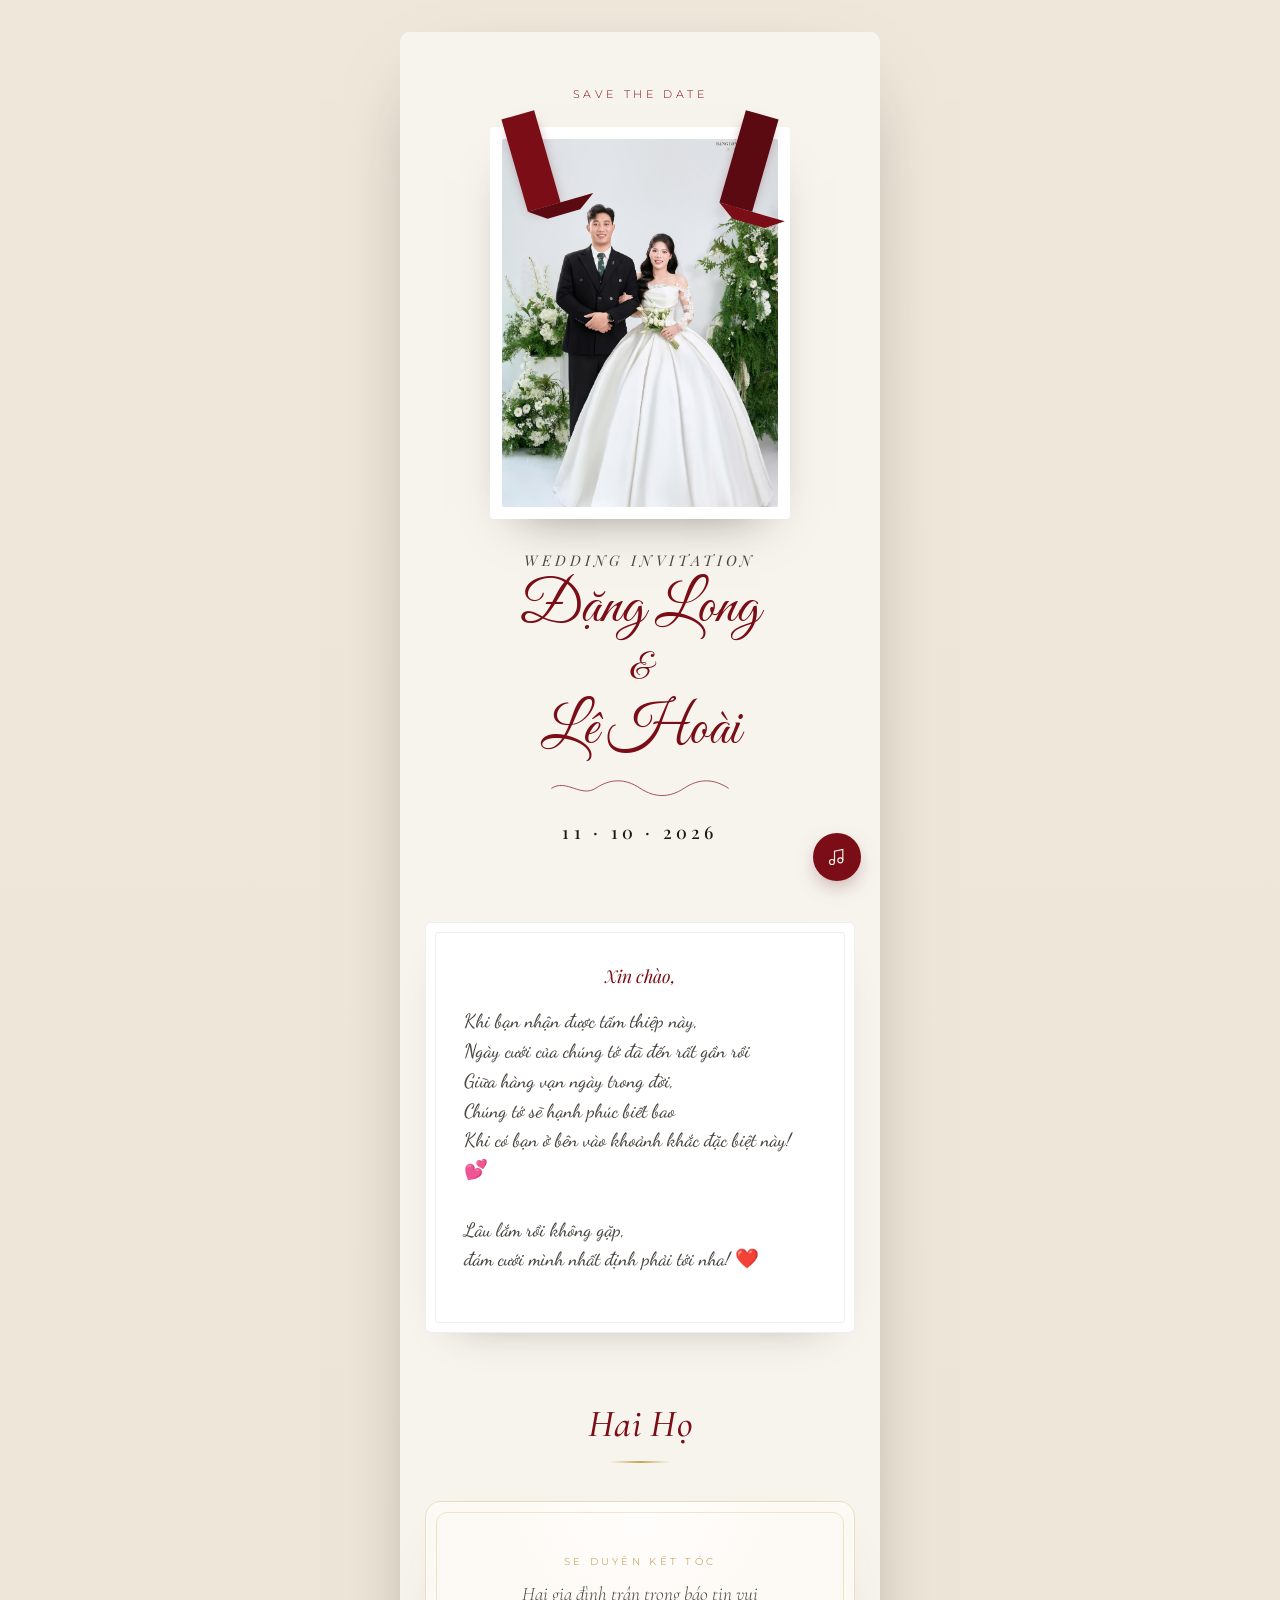
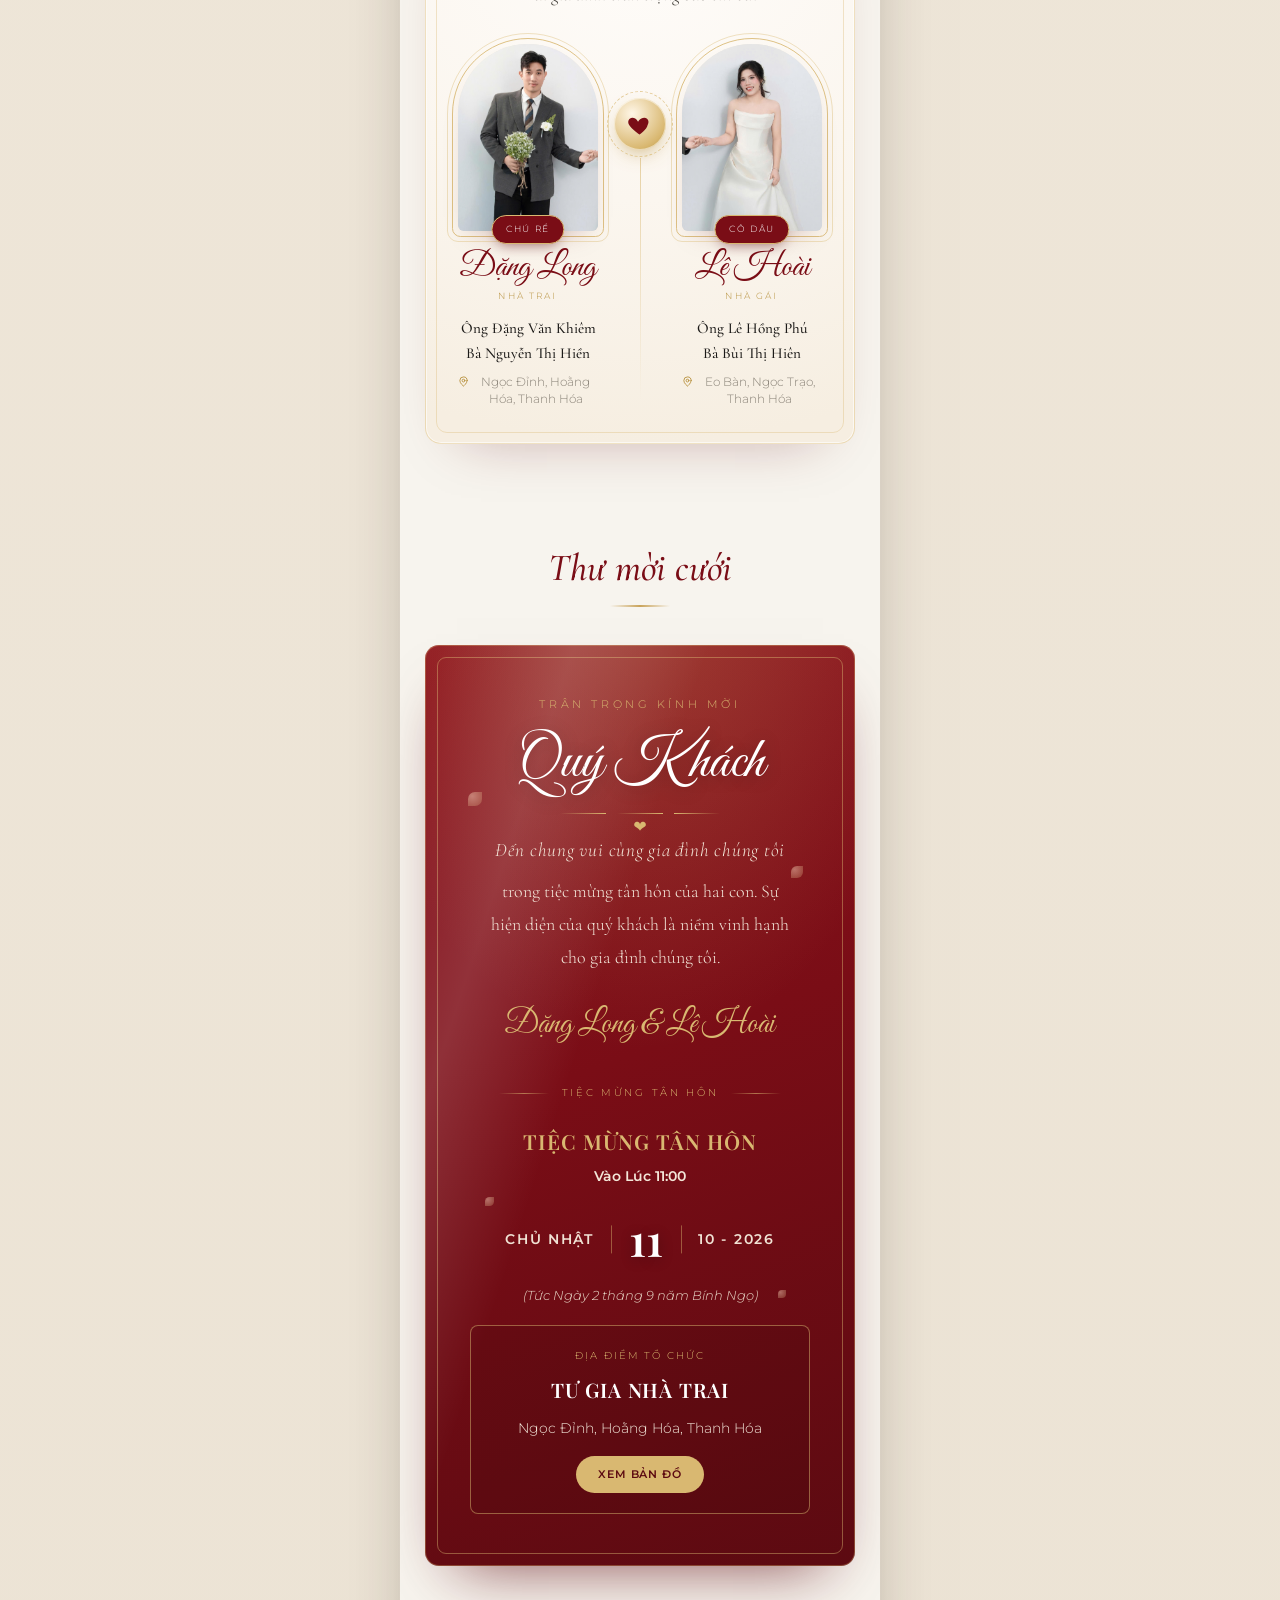
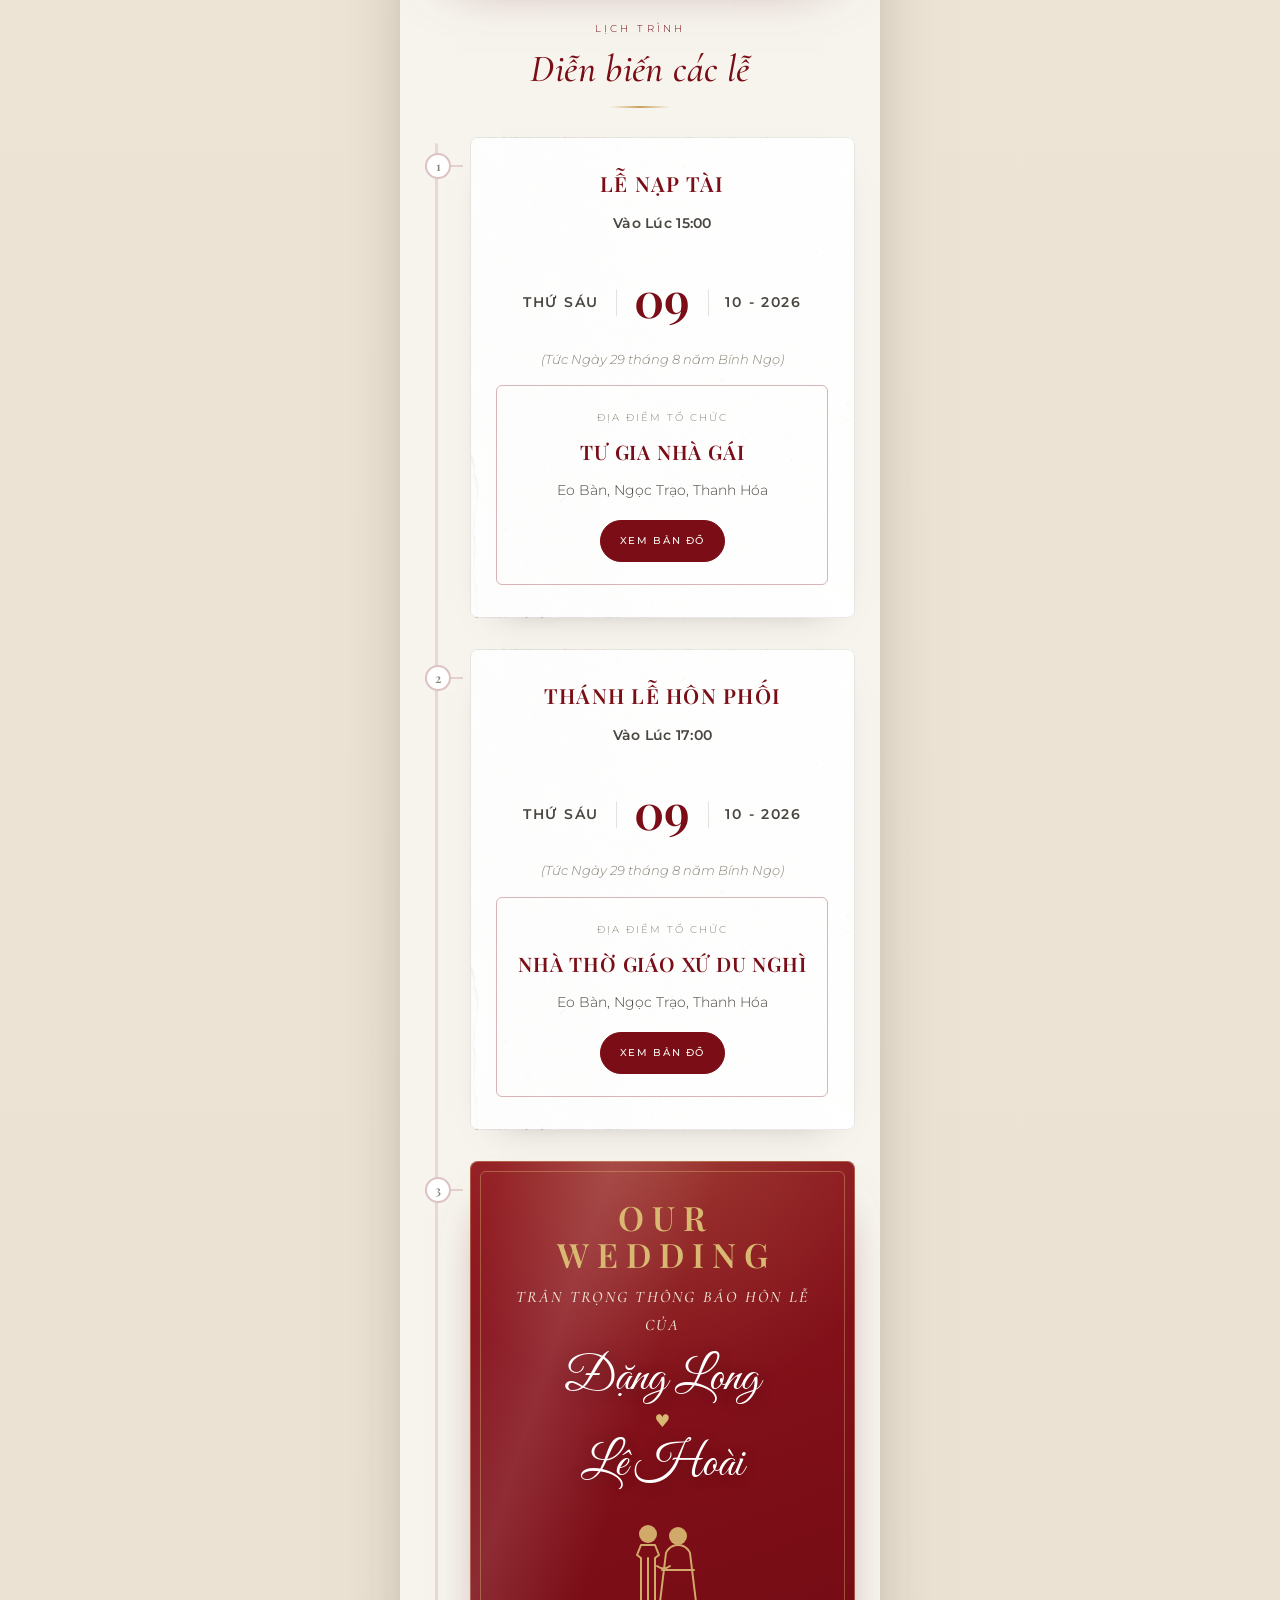
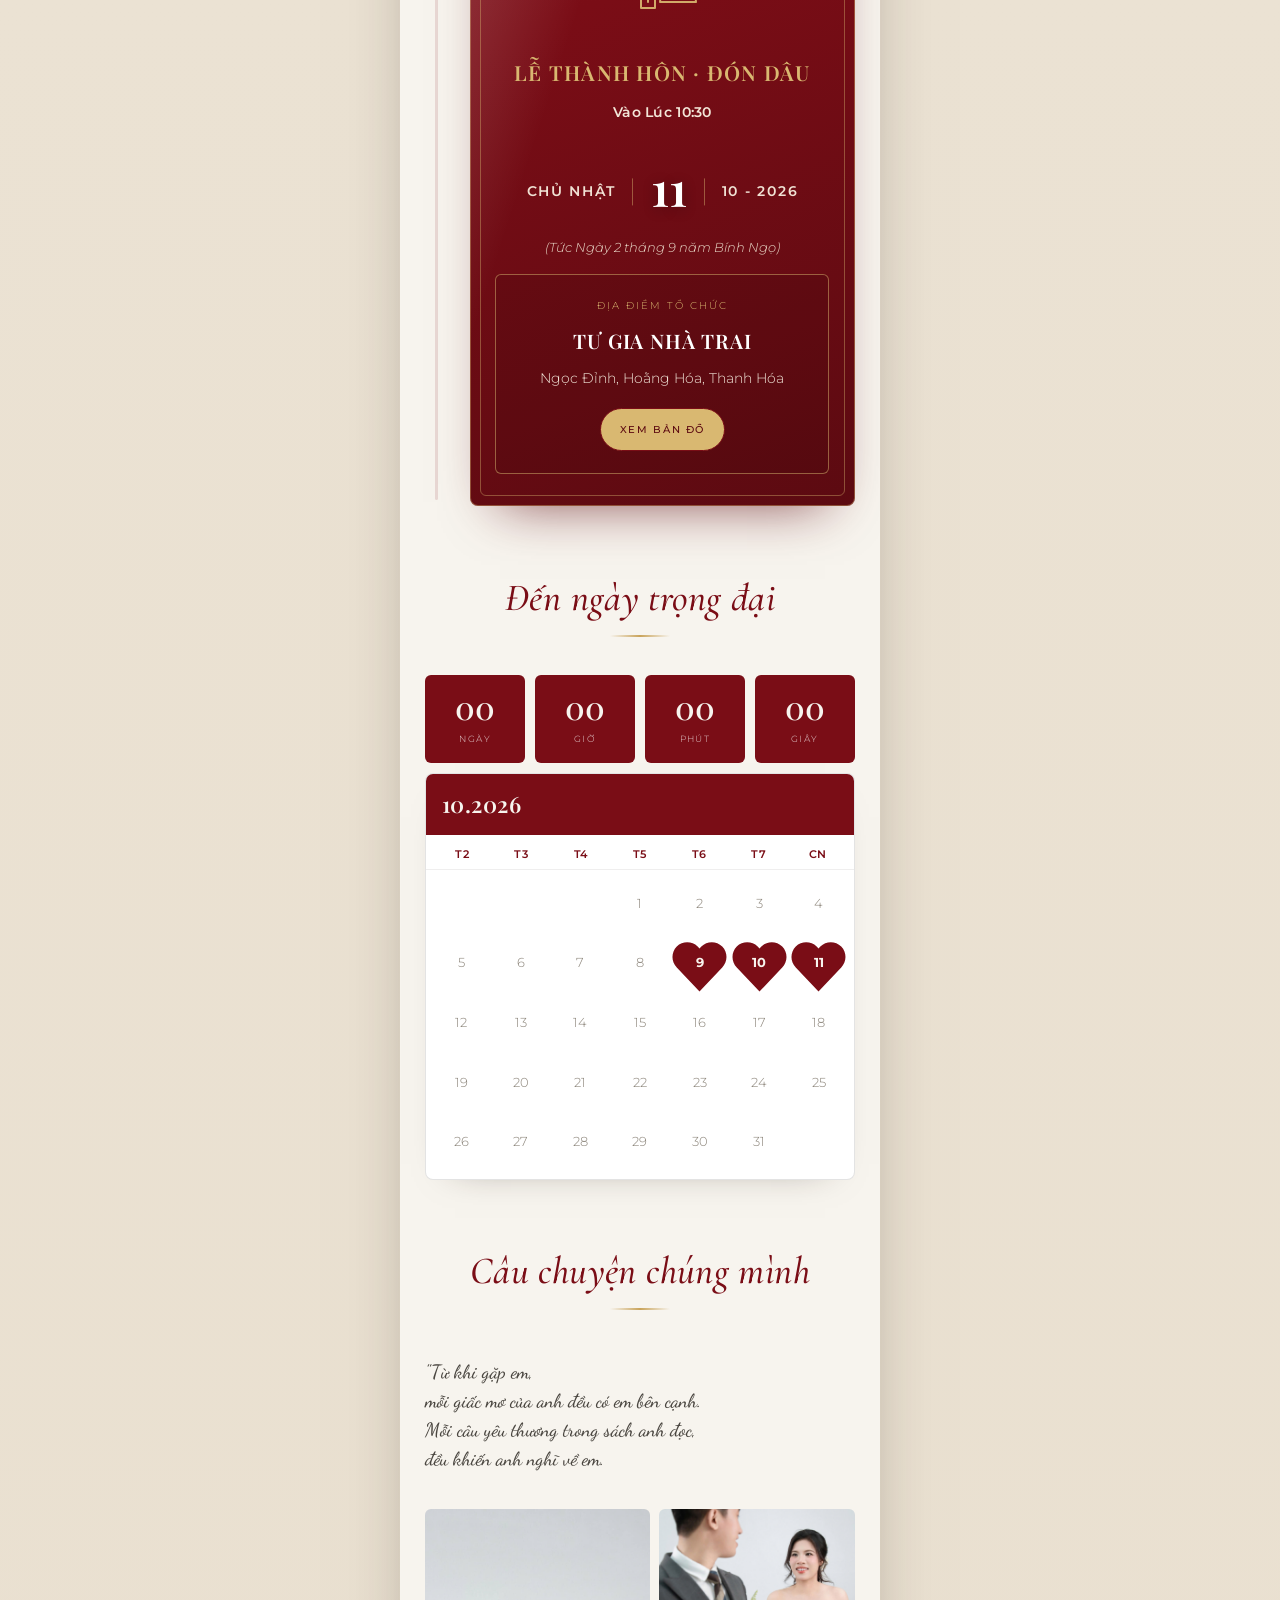
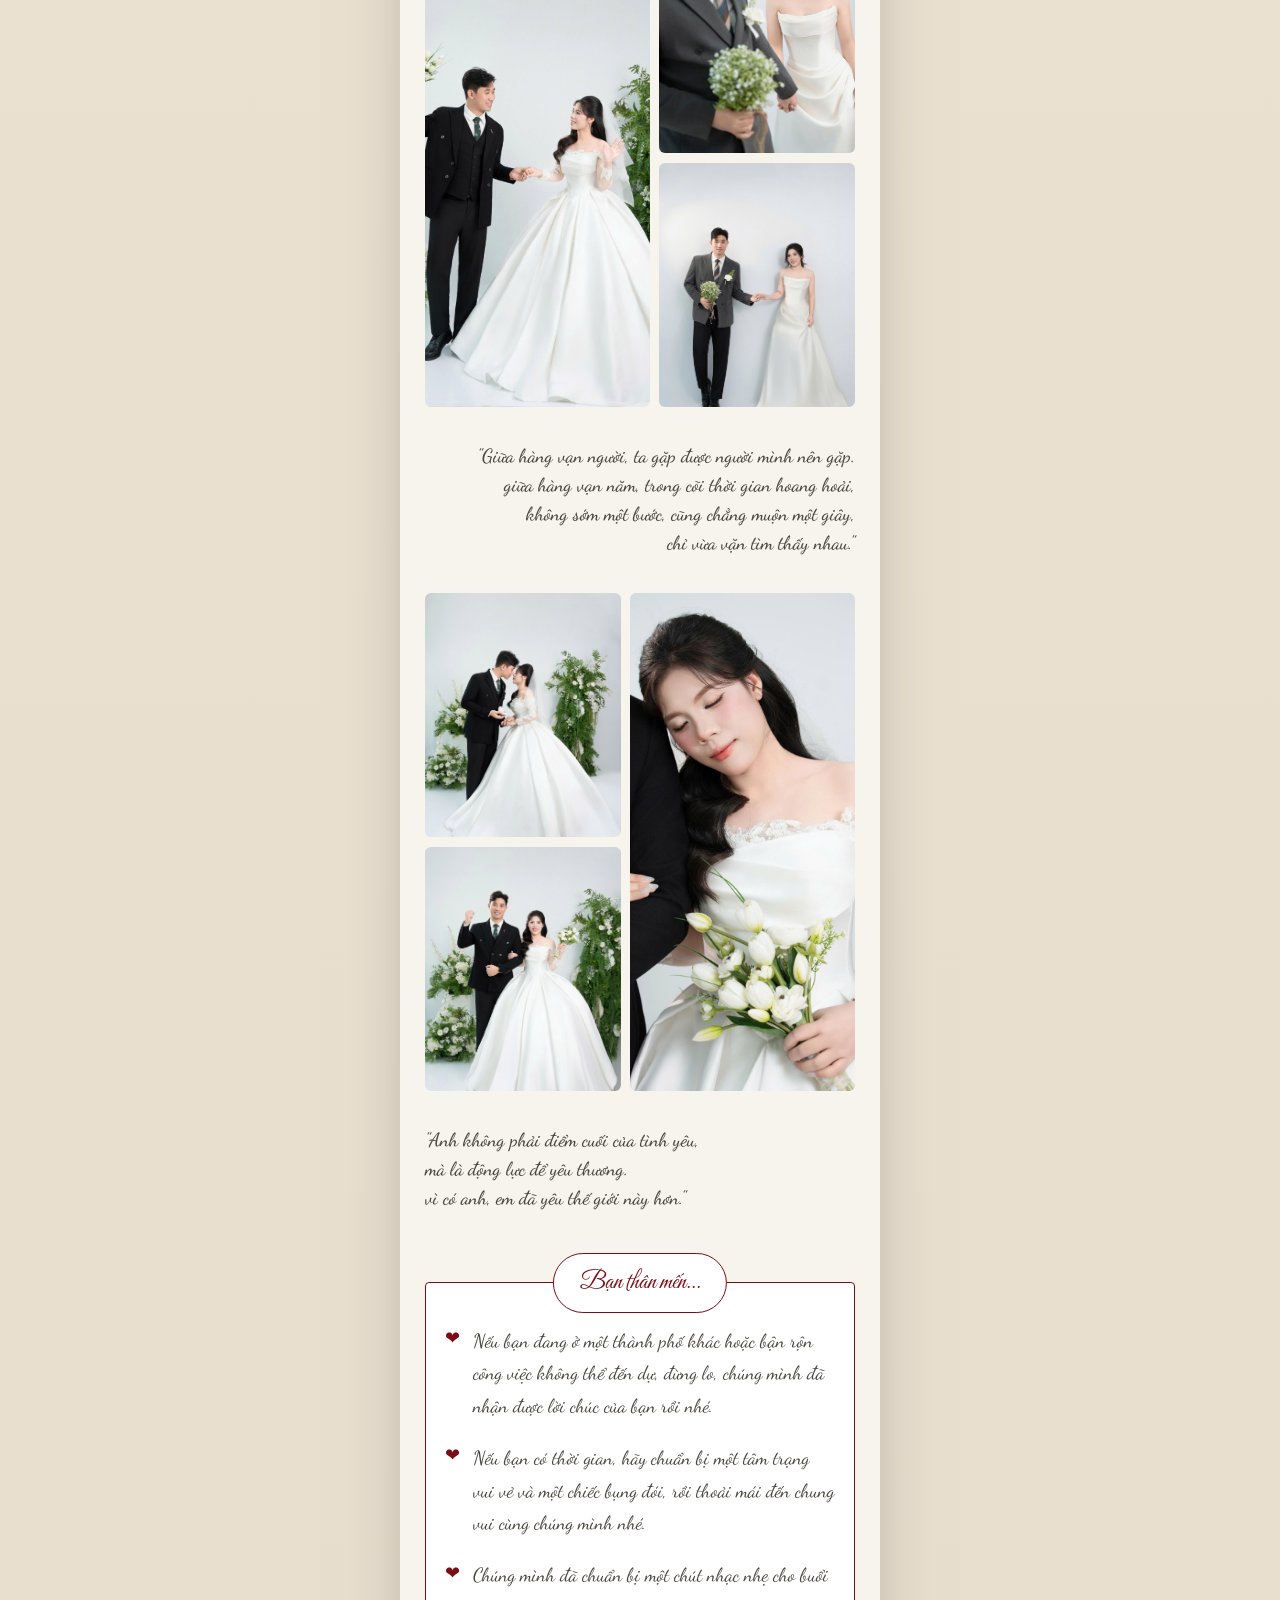
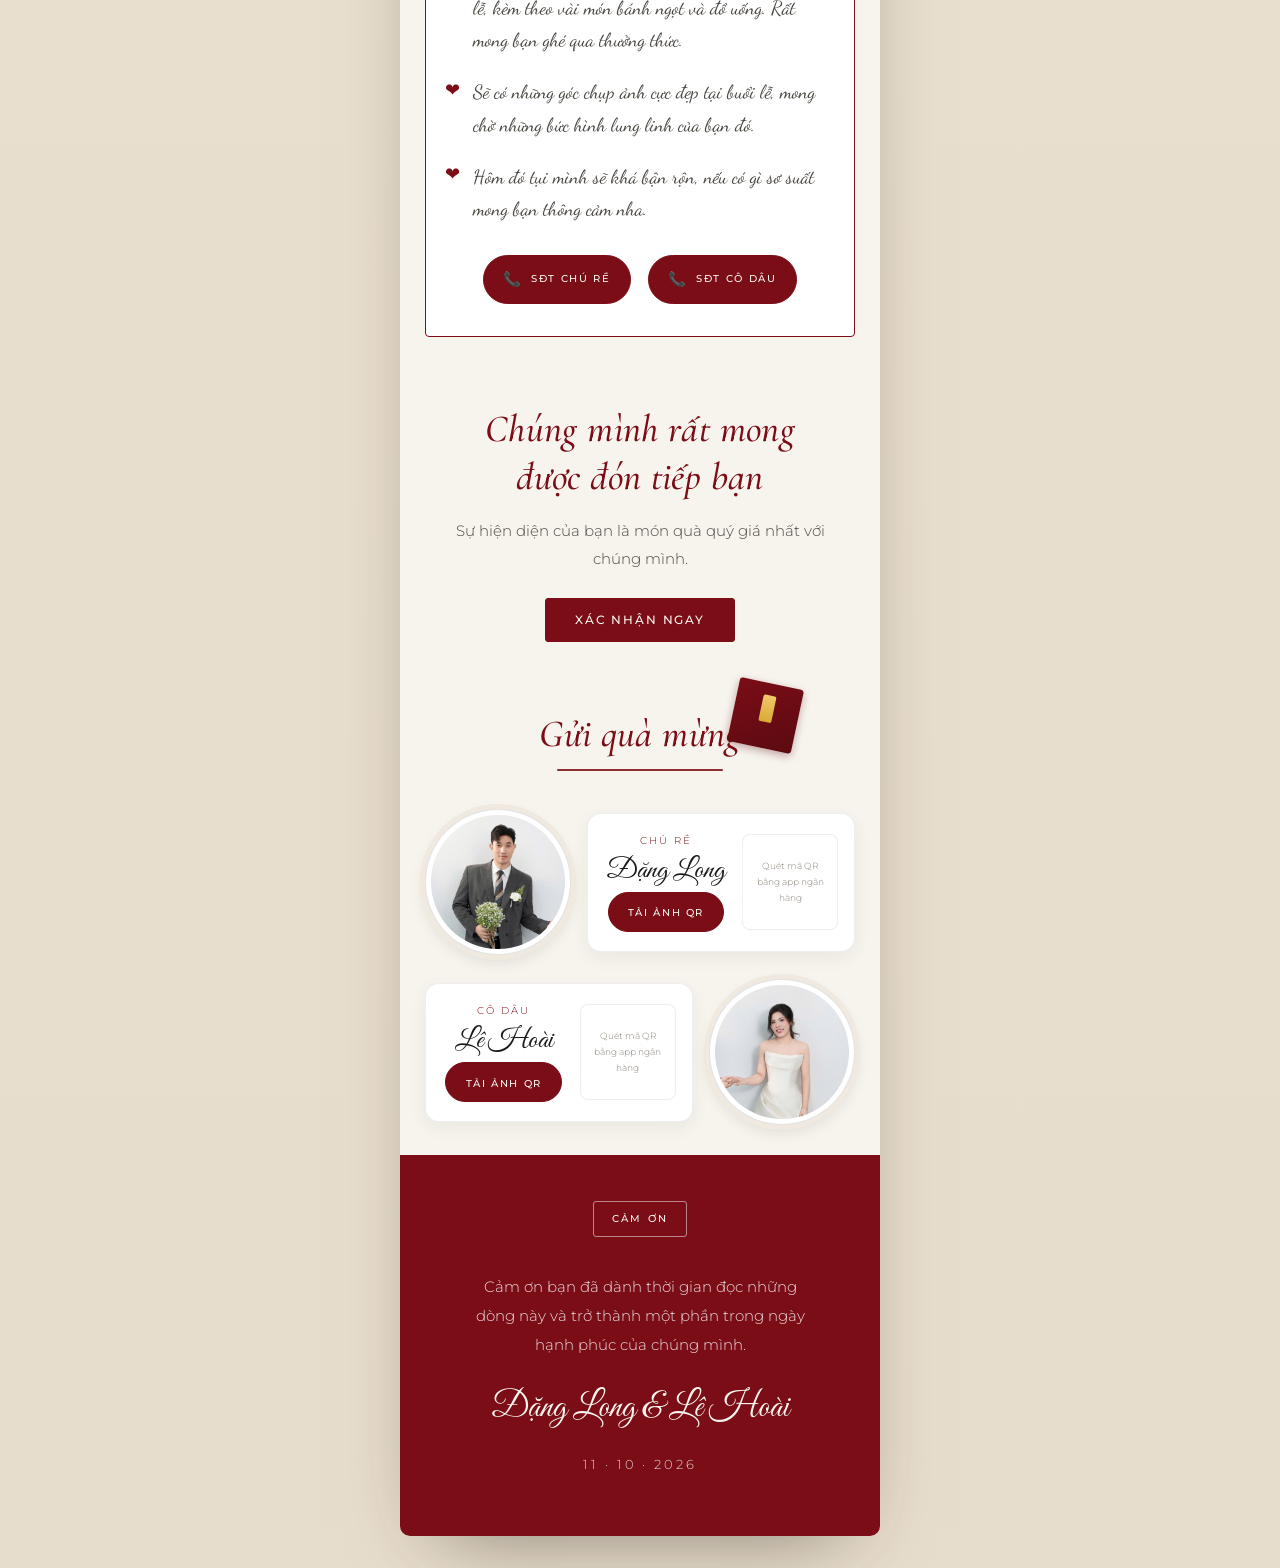
==== invite.html @ d6c1313d "ff" ====
<!DOCTYPE html>
<html lang="vi">
<head>
  <meta charset="UTF-8" />
  <meta name="viewport" content="width=device-width, initial-scale=1.0" />
  <title>Đặng Long &amp; Lê Hoài — Thiệp Cưới</title>
  <meta name="description" content="Thiệp cưới Đặng Long & Lê Hoài — 11.10.2026" />

  <!-- Đổi domain này nếu tên project Vercel khác (dùng cho URL tuyệt đối của og:image / og:url) -->
  <!-- Open Graph -->
  <meta property="og:site_name" content="Đặng Long &amp; Lê Hoài" />
  <meta property="og:type" content="website" />
  <meta property="og:locale" content="vi_VN" />
  <meta property="og:title" content="Đặng Long &amp; Lê Hoài — Thiệp Cưới" />
  <meta property="og:description" content="Chúng mình sắp về chung một nhà — 11.10.2026" />
  <meta property="og:url" content="https://longhoaiwedding.vercel.app/" />
  <meta property="og:image" content="https://longhoaiwedding.vercel.app/assets/hero.jpg" />
  <meta property="og:image:secure_url" content="https://longhoaiwedding.vercel.app/assets/hero.jpg" />
  <meta property="og:image:type" content="image/jpeg" />
  <meta property="og:image:width" content="1706" />
  <meta property="og:image:height" content="2560" />
  <meta property="og:image:alt" content="Ảnh cưới Đặng Long & Lê Hoài" />

  <!-- Twitter Card -->
  <meta name="twitter:card" content="summary_large_image" />
  <meta name="twitter:title" content="Đặng Long &amp; Lê Hoài — Thiệp Cưới" />
  <meta name="twitter:description" content="Chúng mình sắp về chung một nhà — 11.10.2026" />
  <meta name="twitter:image" content="https://longhoaiwedding.vercel.app/assets/hero.jpg" />

  <!-- Favicon -->
  <link rel="icon" href="assets/icons8-wedding-48.png" />

  <!-- Fonts -->
  <link rel="preconnect" href="https://fonts.googleapis.com" />
  <link rel="preconnect" href="https://fonts.gstatic.com" crossorigin />
  <link
    href="https://fonts.googleapis.com/css2?family=Cormorant+Garamond:ital,wght@0,300;0,400;0,500;0,600;1,300;1,400&family=Playfair+Display:ital,wght@0,400;0,500;0,600;1,400&family=Great+Vibes&family=Dancing+Script:wght@400;500;600&family=Montserrat:wght@300;400;500&display=swap"
    rel="stylesheet" />

  <!-- Preload hero only (performance) -->
  <link rel="preload" as="image" href="assets/hero.jpg" />

  <link rel="stylesheet" href="style.css" />
</head>
<body>
  <!-- ===== Preloader ===== -->
  <div class="preloader" id="preloader" aria-hidden="true">
    <div class="preloader__inner">
      <div class="preloader__monogram">
        <span class="preloader__letter" data-pl="1">L</span>
        <span class="preloader__amp" data-pl="2">&amp;</span>
        <span class="preloader__letter" data-pl="3">H</span>
      </div>
      <p class="preloader__caption" data-pl="4">Thiệp Cưới</p>
      <div class="preloader__line" data-pl="5"><span></span></div>
    </div>
  </div>

  <!-- ===== Custom Cursor (desktop only, JS-toggled) ===== -->
  <div class="cursor" id="cursor" aria-hidden="true"></div>

  <!-- ====== INVITE COLUMN (cột thiệp — mobile-first, PC căn giữa) ====== -->
  <div class="invite" id="invite">
    <main>
      <!-- ===== 01 · Hero / Cover ===== -->
      <section class="hero" id="hero">
        <p class="hero__eyebrow">Save The Date</p>
        <div class="hero__photo reveal">
          <span class="ribbon ribbon--tl" aria-hidden="true"></span>
          <span class="ribbon ribbon--tr" aria-hidden="true"></span>
          <img src="assets/hero.jpg" alt="Ảnh cưới của Đặng Long và Lê Hoài"
               decoding="async" fetchpriority="high" />
        </div>
        <p class="hero__invite-label">Wedding Invitation</p>
        <h1 class="hero__names">
          <span class="hero__name" data-groom>Đặng Long</span>
          <span class="hero__amp">&amp;</span>
          <span class="hero__name" data-bride>Lê Hoài</span>
        </h1>
        <div class="squiggle" aria-hidden="true">
          <svg viewBox="0 0 220 20" fill="none" stroke="currentColor" stroke-width="1.2">
            <path d="M2 10c18-12 36 12 54 0s36-12 54 0 36 12 54 0 36-12 54 0" stroke-linecap="round"/>
          </svg>
        </div>
        <p class="hero__date" data-date-display>11 · 10 · 2026</p>
      </section>

      <!-- ===== 02 · Lời ngỏ (quote) ===== -->
      <section class="opening section">
        <div class="opening__card reveal">
          <p class="opening__lead">Xin chào,</p>
          <p class="opening__text">        
Khi bạn nhận được tấm thiệp này, <br>
Ngày cưới của chúng tớ đã đến rất gần rồi <br>
Giữa hàng vạn ngày trong đời, <br>
Chúng tớ sẽ hạnh phúc biết bao<br>
Khi có bạn ở bên vào khoảnh khắc đặc biệt này! 💕<br><br>

Lâu lắm rồi không gặp, <br>
đám cưới mình nhất định phải tới nha! ❤️
          </p>
        </div>
      </section>

      <!-- ===== 03 · Chú Rể & Cô Dâu / Hai Họ ===== -->
      <section class="couple section" id="coupleSection">
        <header class="section__head reveal">
          <h2 class="display">Hai Họ</h2>
          <div class="ceremony__title-underline" aria-hidden="true"></div>

          <!-- <h2 class="display" data-couple>Chú rể  &amp;  Cô dâu</h2> -->
        </header>
        <div class="couple__grid" id="couple"><!-- render từ script.js --></div>
      </section>

       <!-- ===== 06 · Thư Mời Cưới (box đỏ gộp lời mời + tiệc mừng tân hôn) ===== -->
      <section class="reception section" id="reception">
        <header class="section__head reveal">
          <h2 class="display">Thư mời cưới</h2>
          <div class="ceremony__title-underline" aria-hidden="true"></div>
        </header>

        <!-- Box đỏ nổi bật: lời mời + tên khách + thông tin tiệc mừng tân hôn (render từ script.js) -->
        <div class="reception__grid reveal" id="receptionGrid"><!-- render từ script.js --></div>

        <!-- Diễn biến các lễ: các lễ khác nối bằng trục dọc tự vẽ theo scroll -->
        <div class="ceremony__head reveal" id="ceremonyHead" hidden>
          <p class="ceremony__eyebrow">Lịch trình</p>
          <h3 class="display">Diễn biến các lễ</h3>
          <div class="ceremony__title-underline" aria-hidden="true"></div>
        </div>
        <div class="events" id="eventsGrid"><!-- render từ script.js --></div>

      </section>

       <!-- ===== 04 · Đếm ngược ===== -->
      <section class="countdown section" id="countdown">
        <header class="section__head reveal">
          <h2 class="display">Đến ngày trọng đại</h2>
          <div class="ceremony__title-underline" aria-hidden="true"></div>
        </header>
        <div class="countdown__grid" id="countdownGrid" role="timer" aria-live="off">
          <div class="countdown__unit"><span class="countdown__num" data-cd="days">--</span><span class="countdown__lbl">Ngày</span></div>
          <div class="countdown__unit"><span class="countdown__num" data-cd="hours">--</span><span class="countdown__lbl">Giờ</span></div>
          <div class="countdown__unit"><span class="countdown__num" data-cd="minutes">--</span><span class="countdown__lbl">Phút</span></div>
          <div class="countdown__unit"><span class="countdown__num" data-cd="seconds">--</span><span class="countdown__lbl">Giây</span></div>
        </div>

        <!-- Lịch tháng cưới: highlight các ngày diễn ra hôn lễ (render từ script.js) -->
        <div class="calendar reveal" id="weddingCalendar"></div>
      </section>

      <!-- ===== 07 · Gallery / Khoảnh Khắc ===== -->
      <section class="gallery section" id="gallery">
        <header class="section__head reveal">
          <h2 class="display">Câu chuyện chúng mình</h2>
          <div class="ceremony__title-underline" aria-hidden="true"></div>
        </header>
        <div class="gallery__story" id="galleryGrid">
          <p class="gallery__quote reveal">
            "Từ khi gặp em,<br>
            mỗi giấc mơ của anh đều có em bên cạnh.<br>
            Mỗi câu yêu thương trong sách anh đọc,<br>
            đều khiến anh nghĩ về em.
          </p>

          <div class="gallery__collage reveal">
            <button class="gallery__item g-tall" data-index="0" aria-label="Xem ảnh 1 lớn">
              <img src="assets/gallery-01.png" alt="Khoảnh khắc 1" loading="lazy" decoding="async" />
            </button>
            <button class="gallery__item" data-index="1" aria-label="Xem ảnh 2 lớn">
              <img src="assets/gallery-02.png" alt="Khoảnh khắc 2" loading="lazy" decoding="async" />
            </button>
            <button class="gallery__item" data-index="2" aria-label="Xem ảnh 3 lớn">
              <img src="assets/gallery-03.png" alt="Khoảnh khắc 3" loading="lazy" decoding="async" />
            </button>
          </div>

          <p class="gallery__quote gallery__quote--right reveal">
            "Giữa hàng vạn người, ta gặp được người mình nên gặp.<br>
            giữa hàng vạn năm, trong cõi thời gian hoang hoải,<br>
            không sớm một bước, cũng chẳng muộn một giây,<br>
            chỉ vừa vặn tìm thấy nhau."
          </p>

          <div class="gallery__collage gallery__collage--alt reveal">
            <button class="gallery__item" data-index="3" aria-label="Xem ảnh 4 lớn">
              <img src="assets/gallery-04.png" alt="Khoảnh khắc 4" loading="lazy" decoding="async" />
            </button>
            <button class="gallery__item g-tall" data-index="4" aria-label="Xem ảnh 5 lớn">
              <img src="assets/gallery-05.png" alt="Khoảnh khắc 5" loading="lazy" decoding="async" />
            </button>
            <button class="gallery__item" data-index="5" aria-label="Xem ảnh 6 lớn">
              <img src="assets/gallery-06.png" alt="Khoảnh khắc 6" loading="lazy" decoding="async" />
            </button>
          </div>

          <p class="gallery__quote reveal">
            "Anh không phải điểm cuối của tình yêu, <br>
            mà là động lực để yêu thương. <br>
            vì có anh, em đã yêu thế giới này hơn."
          </p>
        </div>
      </section>

      <!-- ===== 07b · Lời nhắn tới khách mời ===== -->
      <section class="notes section" id="notes">
        <div class="notes__card reveal">
          <p class="notes__title">Bạn thân mến...</p>
          <ul class="notes__list">
            <li class="notes__item">
              <span class="notes__heart" aria-hidden="true">❤</span>
              <p>Nếu bạn đang ở một thành phố khác hoặc bận rộn công việc không thể đến dự, đừng lo, chúng mình đã nhận được lời chúc của bạn rồi nhé.</p>
            </li>
            <li class="notes__item">
              <span class="notes__heart" aria-hidden="true">❤</span>
              <p>Nếu bạn có thời gian, hãy chuẩn bị một tâm trạng vui vẻ và một chiếc bụng đói, rồi thoải mái đến chung vui cùng chúng mình nhé.</p>
            </li>
            <li class="notes__item">
              <span class="notes__heart" aria-hidden="true">❤</span>
              <p>Chúng mình đã chuẩn bị một chút nhạc nhẹ cho buổi lễ, kèm theo vài món bánh ngọt và đồ uống. Rất mong bạn ghé qua thưởng thức.</p>
            </li>
            <li class="notes__item">
              <span class="notes__heart" aria-hidden="true">❤</span>
              <p>Sẽ có những góc chụp ảnh cực đẹp tại buổi lễ, mong chờ những bức hình lung linh của bạn đó.</p>
            </li>
            <li class="notes__item">
              <span class="notes__heart" aria-hidden="true">❤</span>
              <p>Hôm đó tụi mình sẽ khá bận rộn, nếu có gì sơ suất mong bạn thông cảm nha.</p>
            </li>
          </ul>
          <div class="notes__actions">
            <a class="btn btn--sm btn--filled notes__call" href="tel:0347730837" data-call-groom>
              <span class="notes__call-icon" aria-hidden="true">📞</span> SĐT chú rể
            </a>
            <a class="btn btn--sm btn--filled notes__call" href="tel:0352088635" data-call-bride>
              <span class="notes__call-icon" aria-hidden="true">📞</span> SĐT cô dâu
            </a>
          </div>
        </div>
      </section>

      <!-- ===== 08 · RSVP ===== -->
      <section class="rsvp section" id="rsvp">
        <div class="rsvp__inner reveal">
          <!-- <span class="pill">Xác Nhận Tham Dự</span> -->
          <h2 class="display">Chúng mình rất mong<br />được đón tiếp bạn</h2>
          <p class="lead lead--center">Sự hiện diện của bạn là món quà quý giá nhất với chúng mình.</p>
          <button class="btn btn--filled" id="rsvpOpen">Xác Nhận Ngay</button>
        </div>
      </section>

      <!-- ===== 09 · Wedding Gift (QR — 2 cột cùng 1 hàng) ===== -->
      <section class="gift section" id="gift">
        <header class="section__head gift__head reveal">
          <h2 class="display gift__title">
            Gửi quà mừng
            <span class="gift__envelopes" aria-hidden="true">
              <i class="gift__envelope"></i>
              <i class="gift__envelope gift__envelope--back"></i>
            </span>
          </h2>
        </header>
        <div class="banks" id="banks"><!-- render từ script.js — thẻ ảnh + QR, xen kẽ --></div>
      </section>

      <!-- ===== 10 · Final / Closing ===== -->
      <section class="final section" id="final">
        <div class="final__content reveal">
          <p class="pill pill--ghost">Cảm Ơn</p>
          <p class="final__text">
            Cảm ơn bạn đã dành thời gian đọc những dòng này và trở thành một phần
            trong ngày hạnh phúc của chúng mình.
          </p>
          <p class="final__names" data-couple></p>
          <p class="final__date" data-date-display>11 · 10 · 2026</p>
        </div>
      </section>
    </main>
  </div>

  <!-- ===== Floating Music Button ===== -->
  <button class="music" id="musicBtn" aria-label="Bật nhạc nền" aria-pressed="false">
    <svg class="music__icon" viewBox="0 0 24 24" fill="none" stroke="currentColor" stroke-width="1.4" aria-hidden="true">
      <path d="M9 18V5l10-2v13" /><circle cx="6" cy="18" r="3" /><circle cx="16" cy="16" r="3" />
    </svg>
  </button>
  <audio id="bgMusic" src="assets/Say Yes.mp3" loop preload="auto"></audio>

  <!-- ===== Lightbox ===== -->
  <div class="lightbox" id="lightbox" aria-hidden="true" role="dialog" aria-modal="true" aria-label="Xem ảnh">
    <button class="lightbox__close" id="lbClose" aria-label="Đóng">&times;</button>
    <button class="lightbox__nav lightbox__nav--prev" id="lbPrev" aria-label="Ảnh trước">&#8249;</button>
    <figure class="lightbox__stage">
      <img src="" alt="" id="lbImage" />
    </figure>
    <button class="lightbox__nav lightbox__nav--next" id="lbNext" aria-label="Ảnh tiếp">&#8250;</button>
  </div>

  <!-- ===== RSVP Modal ===== -->
  <div class="modal" id="rsvpModal" aria-hidden="true" role="dialog" aria-modal="true" aria-labelledby="rsvpTitle">
    <div class="modal__backdrop" data-close-modal></div>
    <div class="modal__panel">
      <button class="modal__close" data-close-modal aria-label="Đóng">&times;</button>
      <div class="modal__body" id="rsvpFormWrap">
        <span class="pill">Xác Nhận Tham Dự</span>
        <h3 class="modal__title" id="rsvpTitle">Chúng mình rất mong được gặp bạn</h3>
        <form class="rsvp-form" id="rsvpForm" novalidate>
          <div class="field">
            <label for="rsvpName">Tên Của Bạn</label>
            <input type="text" id="rsvpName" name="name" autocomplete="name" required />
            <span class="field__error" data-error-for="name"></span>
          </div>

          <fieldset class="field">
            <legend>Bạn có tham dự không?</legend>
            <div class="radio-group">
              <label class="radio"><input type="radio" name="attend" value="yes" required /> <span>Rất vui được tham dự</span></label>
              <label class="radio"><input type="radio" name="attend" value="no" /> <span>Tiếc là mình không thể đến</span></label>
            </div>
            <span class="field__error" data-error-for="attend"></span>
          </fieldset>

          <div class="field">
            <label for="rsvpGuests">Số Lượng Khách</label>
            <input type="number" id="rsvpGuests" name="guests" min="1" max="20" value="1" inputmode="numeric" />
          </div>

          <div class="field">
            <label for="rsvpMessage">Lời Nhắn</label>
            <textarea id="rsvpMessage" name="message" rows="3"></textarea>
          </div>

          <button type="submit" class="btn btn--filled btn--block">Gửi Xác Nhận</button>
        </form>
      </div>
      <div class="modal__success" id="rsvpSuccess" hidden>
        <span class="modal__check" aria-hidden="true">
          <svg viewBox="0 0 52 52" fill="none" stroke="currentColor" stroke-width="2"><path d="M14 27l8 8 16-18"/></svg>
        </span>
        <h3 class="modal__title">Cảm Ơn Bạn</h3>
        <p class="lead">Chúng mình rất mong được gặp bạn trong ngày trọng đại.</p>
      </div>
    </div>
  </div>

  <!-- ===== Toast ===== -->
  <div class="toast" id="toast" role="status" aria-live="polite"></div>

  <script src="script.js" defer></script>
</body>
</html>
---- style.css ----
/* =========================================================
   Đặng Long & Lê Hoài — Wedding Invitation
   Mobile invitation · Ivory + Deep Maroon · centered phone column
   ---------------------------------------------------------
   Design tokens → base → layout → components
   ========================================================= */

/* ---------- Design Tokens ---------- */
:root {
  /* Color */
  --ivory: #f7f4ee;
  --cream: #efe9df;
  --paper: #ffffff;
  --maroon: #7a0d16;
  --maroon-dk: #5c0a11;
  --champagne: #e6ddcd;
  --gold: #d9b871;
  --gold-soft: #c9a35a;
  --gold-deep: #b8923f;
  --ink: #1c1a18;
  --ink-soft: #4a4640;
  --muted: #8a8378;
  --line: rgba(28, 26, 24, 0.12);
  --line-soft: rgba(28, 26, 24, 0.07);
  --overlay: rgba(28, 24, 20, 0.5);
  --danger: #b3452f;

  /* Type */
  --serif: "Playfair Display", "Cormorant Garamond", Georgia, serif;
  --serif-alt: "Cormorant Garamond", Georgia, serif;
  --script: "Great Vibes", "Cormorant Garamond", cursive;
  --handwrite: "Dancing Script", "Great Vibes", cursive;
  --sans: "Montserrat", system-ui, -apple-system, "Segoe UI", sans-serif;

  /* Motion */
  --ease: cubic-bezier(0.22, 0.61, 0.36, 1);
  --dur: 0.9s;

  /* Layers */
  --z-music: 300;
  --z-modal: 1000;
  --z-preloader: 2000;
}

/* ---------- Reset / Base ---------- */
* { box-sizing: border-box; }
html { scroll-behavior: smooth; -webkit-text-size-adjust: 100%; }
@media (prefers-reduced-motion: reduce) { html { scroll-behavior: auto; } }

body {
  margin: 0;
  /* Nền hai bên khi mở trên PC — cột thiệp nằm giữa */
  background: linear-gradient(180deg, #efe7da, #e7ddcc);
  color: var(--ink);
  font-family: var(--sans);
  font-weight: 300;
  font-size: 16px;
  line-height: 1.75;
  -webkit-font-smoothing: antialiased;
  overflow-x: hidden;
}

img { max-width: 100%; display: block; }
a { color: inherit; text-decoration: none; }
button { font-family: inherit; cursor: pointer; }

/* ---------- INVITE COLUMN (cột thiệp) ---------- */
.invite {
  width: 100%;
  max-width: 480px;
  margin: 0 auto;
  background: var(--ivory);
  position: relative;
  overflow: hidden;
}
@media (min-width: 520px) {
  body { padding: 2rem 0; }
  .invite {
    box-shadow: 0 30px 80px -40px rgba(40, 30, 20, 0.6);
    border-radius: 10px;
  }
}

/* ---------- Type helpers ---------- */
.pill {
  display: inline-block;
  font-family: var(--sans);
  font-weight: 500;
  font-size: 0.62rem;
  letter-spacing: 0.22em;
  text-transform: uppercase;
  color: var(--ivory);
  background: var(--maroon);
  padding: 0.5rem 1.1rem;
  border-radius: 3px;
  margin: 0 0 1.1rem;
  position: relative;
}
/* Ngoặc trang trí 【 】 hai bên nhãn — phong cách mẫu */
.pill::before,
.pill::after { color: var(--maroon); font-weight: 400; position: absolute; top: 50%; transform: translateY(-50%); font-size: 1.4rem; }
.pill::before { content: "【"; left: -0.9rem; }
.pill::after { content: "】"; right: -0.9rem; }
.pill--ghost { background: transparent; color: var(--maroon); border: 1px solid var(--maroon); }
.pill--ghost::before, .pill--ghost::after { content: none; }

.display {
  font-family: var(--serif-alt);
  font-style: italic;
  font-weight: 500;
  font-size: clamp(1.7rem, 7.5vw, 2.4rem);
  line-height: 1.25;
  letter-spacing: 0.01em;
  margin: 0.2em 0 0;
  color: var(--maroon);
}

.lead {
  font-size: 0.94rem;
  line-height: 1.85;
  color: var(--ink-soft);
  max-width: 40ch;
  font-weight: 300;
}
.lead--center { margin-left: auto; margin-right: auto; text-align: center; }

.divider { width: 46px; height: 1px; background: var(--maroon); margin: 1.4rem auto; opacity: 0.5; }

/* Đường lượn trang trí */
.squiggle { color: var(--maroon); width: 180px; max-width: 60%; margin: 1.3rem auto; opacity: 0.7; }
.squiggle svg { width: 100%; height: auto; display: block; }

/* ---------- Sections ---------- */
.section { padding: 30px 25px; }
.section__head { text-align: center; margin: 0 auto clamp(1.8rem, 5vw, 2.4rem); }

/* ---------- Buttons ---------- */
.btn {
  display: inline-block; font-family: var(--sans); font-weight: 500;
  font-size: 0.72rem; letter-spacing: 0.16em; text-transform: uppercase;
  color: var(--maroon); background: transparent;
  border: 1px solid var(--maroon); padding: 0.85rem 1.8rem;
  border-radius: 3px; min-height: 44px;
  transition: background 0.4s var(--ease), color 0.4s var(--ease);
}
.btn:hover { background: var(--maroon); color: var(--ivory); }
.btn--filled { background: var(--maroon); color: var(--ivory); }
.btn--filled:hover { background: var(--maroon-dk); }
.btn--block { display: block; width: 100%; }
.btn--sm { padding: 0.7rem 1.2rem; font-size: 0.64rem; min-height: 40px; }

/* ---------- Reveal animation ---------- */
.reveal { opacity: 0; transform: translateY(24px); transition: opacity var(--dur) var(--ease), transform var(--dur) var(--ease); }
.reveal.is-visible { opacity: 1; transform: none; }
@media (prefers-reduced-motion: reduce) {
  .reveal { opacity: 1 !important; transform: none !important; transition: none; }
}

/* ---------- Preloader ---------- */
.preloader {
  position: fixed; inset: 0; z-index: var(--z-preloader);
  background: var(--ivory); display: grid; place-items: center;
  transition: opacity 0.8s var(--ease), visibility 0.8s var(--ease);
}
.preloader.is-hidden { opacity: 0; visibility: hidden; }
.preloader__inner { text-align: center; }
.preloader__monogram { font-family: var(--serif); font-size: clamp(2.4rem, 9vw, 3.4rem); display: flex; gap: 0.3em; justify-content: center; color: var(--maroon); }
.preloader__letter, .preloader__amp, .preloader__caption, .preloader__line { opacity: 0; transform: translateY(12px); }
.preloader__amp { font-family: var(--script); color: var(--maroon); }
.preloader__caption { font-family: var(--sans); font-size: 0.7rem; letter-spacing: 0.34em; text-transform: uppercase; color: var(--muted); margin: 1rem 0 1.4rem; }
.preloader__line { width: 160px; height: 1px; background: var(--line); margin: 0 auto; position: relative; }
.preloader__line span { position: absolute; left: 0; top: 0; height: 100%; width: 0; background: var(--maroon); }

/* ---------- Custom cursor (desktop) ---------- */
.cursor {
  position: fixed; top: 0; left: 0; width: 8px; height: 8px; border-radius: 50%;
  background: var(--maroon); pointer-events: none; z-index: 9999; opacity: 0;
  transition: width 0.3s var(--ease), height 0.3s var(--ease), background 0.3s, opacity 0.3s;
  mix-blend-mode: multiply;
}
.cursor.is-active { opacity: 0.7; }
.cursor.is-hover { width: 40px; height: 40px; background: rgba(122, 13, 22, 0.14); }
@media (pointer: coarse) { .cursor { display: none; } }

/* =========================================================
   01 · Hero / Cover
   ========================================================= */
.hero {
  text-align: center;
  padding: clamp(2.4rem, 8vw, 3.4rem) clamp(1.25rem, 6vw, 1.9rem) clamp(2rem, 6vw, 2.6rem);
  background: var(--ivory);
}
.hero__eyebrow {
  font-family: var(--sans); font-size: 0.66rem; letter-spacing: 0.34em;
  text-transform: uppercase; color: var(--maroon); margin: 0 0 1.4rem;
}
.hero__photo {
  position: relative; width: 78%; max-width: 300px; margin: 0 auto 1.8rem;
  padding: 12px; background: var(--paper);
  box-shadow: 0 22px 50px -30px rgba(40, 30, 20, 0.55);
  border-radius: 4px;
}
.hero__photo img { width: 100%; aspect-ratio: 3/4; object-fit: cover; border-radius: 2px; }
/* Ruy-băng đỏ chéo (không dùng ảnh) */
.ribbon {
  position: absolute; width: 34px; height: 96px; background: var(--maroon);
  box-shadow: 0 6px 14px -6px rgba(92, 10, 17, 0.7); z-index: 2;
}
.ribbon::after { content: ""; position: absolute; bottom: -12px; left: 0; width: 100%; height: 0;
  border-left: 17px solid transparent; border-right: 17px solid transparent; border-top: 12px solid var(--maroon-dk); }
.ribbon--tl { top: -14px; left: 8%; transform: rotate(-16deg); }
.ribbon--tr { top: -14px; right: 8%; transform: rotate(16deg); background: var(--maroon-dk); }
.ribbon--tr::after { border-top-color: var(--maroon); }

.hero__invite-label {
  font-family: var(--serif); font-style: italic; font-weight: 400;
  font-size: 0.92rem; letter-spacing: 0.28em; text-transform: uppercase;
  color: var(--ink-soft); margin: 0 0 0.4rem;
}
.hero__names {
  font-family: var(--script); font-weight: 400; margin: 0.4rem 0 0;
  display: flex; flex-direction: column; align-items: center; gap: 0.05em;
  color: var(--maroon);
}
.hero__name { font-size: clamp(2.6rem, 15vw, 3.6rem); line-height: 1; }
.hero__amp { font-size: clamp(1.6rem, 8vw, 2.2rem); color: var(--maroon); }
.hero__date {
  font-family: var(--serif); font-size: 1.1rem; letter-spacing: 0.24em;
  font-weight: 500; color: var(--ink); margin: 0;
}

/* =========================================================
   02 · Opening (lời ngỏ)
   ========================================================= */
.opening { padding-top: clamp(1.4rem, 5vw, 2rem); }
.opening__card {
  background: var(--paper); border: 1px solid var(--line-soft);
  padding: clamp(1.8rem, 6vw, 2.4rem); text-align: center;
  box-shadow: 0 18px 44px -32px rgba(40, 30, 20, 0.4); border-radius: 6px;
  position: relative;
}
.opening__card::before { content: ""; position: absolute; inset: 9px; border: 1px solid var(--line-soft); pointer-events: none; border-radius: 3px; }
.opening__lead { font-family: var(--serif); font-style: italic; font-size: 1.1rem; color: var(--maroon); margin: 0 0 0.9rem; }
.opening__text { font-family: var(--handwrite); font-weight: 500; font-size: 1.2rem; line-height: 1.55; color: var(--ink-soft); margin: 0 0 1.2rem; text-align: left; max-width: 30ch; margin-left: auto; margin-right: auto; }
.opening__sign { font-family: var(--script); font-size: 1.7rem; color: var(--maroon); margin: 0; }

/* =========================================================
   03 · Hai Họ — editorial, khung ảnh vòm mạ vàng + huy hiệu nối giữa
   ========================================================= */
.couple__grid { display: block; }

.houses {
  position: relative; overflow: hidden; border-radius: 16px; margin: 0 auto 2rem;
  background: radial-gradient(140% 100% at 50% 0%, #fffdfb 0%, #fbf6ef 55%, #f6eee1 100%);
  border: 1px solid rgba(217, 184, 113, 0.4);
  padding: clamp(2.6rem, 7vw, 3.2rem) clamp(1.3rem, 5vw, 2rem) clamp(1.8rem, 5vw, 2.2rem);
  box-shadow: 0 26px 56px -36px rgba(92, 10, 17, 0.35), inset 0 0 0 1px rgba(255, 255, 255, 0.6);
}
/* Viền vàng mảnh trang trí bên trong */
.houses::before { content: ""; position: absolute; inset: 10px; border-radius: 11px; border: 1px solid rgba(217, 184, 113, 0.35); pointer-events: none; }

/* Câu dẫn phía trên */
.houses__intro { text-align: center; margin-bottom: clamp(1.6rem, 5vw, 2rem); position: relative; }
.houses__kicker { font-family: var(--sans); font-size: 0.6rem; letter-spacing: 0.34em; text-transform: uppercase; color: var(--gold-deep); margin: 0 0 0.5rem; }
.houses__lead { font-family: var(--serif-alt); font-style: italic; font-size: clamp(1rem, 4.4vw, 1.2rem); color: var(--ink-soft); margin: 0; }

/* Lưới 2 cột + huy hiệu ở giữa */
.houses__grid { display: grid; grid-template-columns: 1fr auto 1fr; align-items: start; gap: clamp(0.5rem, 2.5vw, 1rem); position: relative; }

/* --- Cột từng bên --- */
.house { text-align: center; position: relative; }
.house__frame { position: relative; margin: 0 auto 0.95rem; width: 100%; max-width: 150px; aspect-ratio: 3 / 4; }
/* Khung ảnh vòm mạ vàng */
.house__arch { position: relative; width: 100%; height: 100%; overflow: hidden; border-radius: 120px 120px 10px 10px; background: var(--cream); box-shadow: 0 14px 30px -18px rgba(92, 10, 17, 0.4); }
.house__arch img { width: 100%; height: 100%; object-fit: cover; display: block; transition: transform 0.8s var(--ease); }
.house:hover .house__arch img { transform: scale(1.06); }
/* Đường viền vàng đôi ôm theo vòm */
.house__frame::before { content: ""; position: absolute; inset: -6px; border-radius: 126px 126px 14px 14px; border: 1.5px solid var(--gold); opacity: 0.85; pointer-events: none; }
.house__frame::after { content: ""; position: absolute; inset: -11px; border-radius: 132px 132px 18px 18px; border: 1px solid rgba(217, 184, 113, 0.4); pointer-events: none; }
/* Huy hiệu vai trò (Chú Rể / Cô Dâu) chồng lên đáy ảnh */
.house__role { position: absolute; left: 50%; bottom: -13px; transform: translateX(-50%); font-family: var(--sans); font-size: 0.58rem; letter-spacing: 0.18em; text-transform: uppercase; color: #fff; background: var(--maroon); padding: 0.32rem 0.85rem; border-radius: 999px; white-space: nowrap; box-shadow: 0 6px 14px -6px rgba(92, 10, 17, 0.6); border: 1px solid var(--gold); z-index: 3; }

.house__name { font-family: var(--script); font-size: clamp(1.6rem, 6vw, 2.1rem); line-height: 1.15; color: var(--maroon); margin: 1.1rem 0 0.1rem; min-height: 1.15em; }
.house__side { font-family: var(--sans); font-size: 0.56rem; letter-spacing: 0.24em; text-transform: uppercase; color: var(--gold-deep); margin: 0 0 0.8rem; }
.house__parents { margin: 0 0 0.5rem; }
.house__parent { font-family: var(--serif-alt); font-size: 0.95rem; color: var(--ink); line-height: 1.55; margin: 0.1rem 0; font-weight: 500; }
.house__addr { display: flex; align-items: flex-start; justify-content: center; gap: 0.3rem; font-size: 0.72rem; color: var(--muted); margin: 0.5rem auto 0; max-width: 22ch; line-height: 1.5; }
.house__addr svg { width: 11px; height: 11px; flex: none; margin-top: 2px; color: var(--gold-deep); }

/* --- Huy hiệu nối giữa hai họ --- */
.houses__link { align-self: stretch; display: flex; flex-direction: column; align-items: center; justify-content: flex-start; padding-top: clamp(2.6rem, 10vw, 3.4rem); position: relative; }
.houses__medallion { width: clamp(42px, 12vw, 52px); height: clamp(42px, 12vw, 52px); border-radius: 50%; display: flex; align-items: center; justify-content: center; background: radial-gradient(circle at 35% 30%, #fff6e6, var(--gold) 70%, var(--gold-deep)); box-shadow: 0 8px 20px -8px rgba(184, 146, 63, 0.8), inset 0 0 0 1px rgba(255, 255, 255, 0.5); position: relative; z-index: 2; }
.houses__medallion svg { width: 52%; height: 52%; color: var(--maroon); }
/* Vòng nét đứt xoay nhẹ quanh huy hiệu */
.houses__medallion::before { content: ""; position: absolute; inset: -7px; border-radius: 50%; border: 1px dashed rgba(217, 184, 113, 0.7); animation: houseRingSpin 18s linear infinite; }
@keyframes houseRingSpin { to { transform: rotate(360deg); } }
/* Đường dọc nối xuống nhẹ */
.houses__link::after { content: ""; position: absolute; top: calc(clamp(2.6rem, 10vw, 3.4rem) + clamp(42px, 12vw, 52px) + 8px); bottom: 8px; width: 1px; background: linear-gradient(180deg, rgba(217, 184, 113, 0.6), transparent); }

/* Mobile: tránh cột bị bóp hẹp, tên xuống dòng lệch chiều cao hai bên */
@media (max-width: 480px) {
  .houses { padding: clamp(2.2rem, 7vw, 2.8rem) 0.9rem 1.6rem; }
  .houses__grid { gap: 0.3rem; }
  .house__frame { max-width: 128px; }
  .house__name { font-size: clamp(1.5rem, 7vw, 1.8rem); }
  .house__parent { font-size: 0.86rem; }
  .house__addr { max-width: 18ch; font-size: 0.7rem; }
  /* Huy hiệu giữa nhỏ lại + đẩy lên ngang tầm ảnh */
  .houses__link { padding-top: clamp(2rem, 9vw, 2.8rem); }
}
@media (max-width: 360px) {
  .house__frame { max-width: 110px; }
  .house__addr { max-width: 15ch; }
}
@media (prefers-reduced-motion: reduce) {
  .houses__medallion::before { animation: none; }
  .house:hover .house__arch img { transform: none; }
}

/* =========================================================
   04 · Countdown
   ========================================================= */
.countdown__grid { display: grid; grid-template-columns: repeat(4, 1fr); gap: 0.6rem; margin: 0 auto; }
.countdown__unit {
  background: var(--maroon); color: var(--ivory); border-radius: 6px;
  padding: 1rem 0.3rem; text-align: center;
}
.countdown__num { font-family: var(--serif); font-size: clamp(1.5rem, 7vw, 2rem); line-height: 1; font-weight: 500; display: block; font-variant-numeric: tabular-nums; transition: transform 0.3s var(--ease); }
.countdown__num.tick { transform: translateY(-4px); }
.countdown__lbl { font-family: var(--sans); font-size: 0.56rem; letter-spacing: 0.16em; text-transform: uppercase; color: rgba(255, 255, 255, 0.8); margin-top: 0.5rem; display: block; }

/* ---- Lịch tháng cưới ---- */
.calendar {
  margin-top: 10px; width: 100%;
  border: 1px solid var(--line); border-radius: 8px; overflow: hidden;
  background: var(--paper); box-shadow: 0 14px 36px -30px rgba(40, 30, 20, 0.5);
}
.calendar__head {
  background: var(--maroon); color: var(--ivory);
  font-family: var(--serif); font-weight: 600; font-size: 1.4rem; letter-spacing: 0.02em;
  padding: 0.7rem 1rem; text-align: left; font-variant-numeric: tabular-nums;
}
.calendar__weekdays,
.calendar__grid { display: grid; grid-template-columns: repeat(7, 1fr); }
.calendar__weekdays {
  padding: 0.6rem 0.4rem 0.3rem; border-bottom: 1px solid var(--line-soft);
}
.calendar__wd {
  font-family: var(--sans); font-weight: 600; font-size: 0.7rem; letter-spacing: 0.04em;
  color: var(--maroon); text-align: center;
}
.calendar__grid { padding: 0.4rem; gap: 0.15rem; }
.calendar__day {
  position: relative; aspect-ratio: 1; display: flex; align-items: center; justify-content: center;
  font-family: var(--sans); font-size: 0.82rem; color: var(--muted); border-radius: 6px;
}
.calendar__day--empty { visibility: hidden; }
/* Ngày highlight: nền đỏ hình trái tim (SVG mask co giãn theo ô), số nổi lên trên */
.calendar__day--hi { color: var(--ivory); font-weight: 700; }
/* Nền trái tim: ảnh SVG làm khuôn (mask) để tô màu theo tông thiệp, thêm nhịp phóng to/thu nhỏ nhẹ */
.calendar__day--hi::before {
  content: ""; position: absolute; inset: -1px; z-index: 0;
  background: var(--maroon);
  --heart: url("assets/heart-svgrepo-com.svg");
  -webkit-mask: var(--heart) center / contain no-repeat;
  mask: var(--heart) center / contain no-repeat;
  filter: drop-shadow(0 5px 10px rgba(122, 13, 22, 0.45));
  animation: heart-beat 1.8s var(--ease) infinite;
}
@keyframes heart-beat {
  0%, 100% { transform: scale(1); }
  50% { transform: scale(1.12); }
}
@media (prefers-reduced-motion: reduce) {
  .calendar__day--hi::before { animation: none; }
}
/* Số nằm ở phần phình trên của trái tim (tim thon dưới nên nhích số lên) */
.calendar__num { position: relative; z-index: 1; transform: translateY(-0.12em); }

/* =========================================================
   05 · Invite cards (Thư mời + Tiệc tân hôn) — bố cục thẻ căn giữa
   Tiêu đề → giờ → hộp ngày 3 ô → âm lịch → khung địa điểm + nút bản đồ
   ========================================================= */
.details .lead { margin-bottom: clamp(1.6rem, 5vw, 2.2rem); }
.events,
.reception__grid { display: grid; grid-template-columns: 1fr; gap: clamp(1.2rem, 4vw, 1.6rem); }

.invite-card {
  text-align: center; border: 1px solid var(--line-soft);
  padding: clamp(1.5rem, 5vw, 2rem) clamp(1.2rem, 4vw, 1.6rem); border-radius: 8px;
  box-shadow: 0 14px 36px -30px rgba(40, 30, 20, 0.5);
  /* Nền hoa văn: ảnh mờ nhẹ dưới lớp phủ ivory để chữ vẫn rõ */
  background-image:
    linear-gradient(rgba(255, 255, 255, 0.9), rgba(255, 255, 255, 0.9)),
    url("assets/image.png");
  background-size: cover;
  background-position: center;
  background-repeat: no-repeat;
  transition: transform 0.3s var(--ease), box-shadow 0.3s var(--ease);
}
.invite-card:hover { transform: translateY(-3px); box-shadow: 0 22px 44px -28px rgba(92, 10, 17, 0.4); }
.invite-card--highlight {
  border-color: rgba(122, 13, 22, 0.25);
  background-image:
    linear-gradient(180deg, rgba(255, 255, 255, 0.92), rgba(251, 245, 244, 0.9)),
    url("assets/image.png");
}

.invite-card__title {
  font-family: var(--serif); font-weight: 600; font-size: clamp(1.05rem, 4.6vw, 1.3rem);
  letter-spacing: 0.06em; text-transform: uppercase; color: var(--maroon);
  margin: 0 0 0.4rem; line-height: 1.3;
}
.invite-card__time {
  font-size: 0.9rem; color: var(--ink-soft); font-weight: 600; letter-spacing: 0.02em;
}

/* Hộp ngày 3 ô: thứ | ngày (to) | tháng-năm, phân cách bằng vạch dọc.
   Margin dọc nhỏ để title → giờ → ngày → âm lịch xếp sát nhau hơn. */
.invite-card__date {
  display: inline-flex; align-items: center; justify-content: center; gap: clamp(0.7rem, 3vw, 1.1rem);
  margin: 0.5rem 0 0.1rem;
}
.invite-card__dow,
.invite-card__my {
  font-size: 0.9rem; letter-spacing: 0.12em; text-transform: uppercase; color: var(--ink-soft);
  white-space: nowrap; position: relative; padding: 0 clamp(0.7rem, 3vw, 1.1rem);
  font-weight: 600;
}
.invite-card__dow::after,
.invite-card__my::before {
  content: ""; position: absolute; top: 50%; transform: translateY(-50%);
  height: 1.7rem; width: 1px; background: var(--line);
}
.invite-card__dow::after { right: 0; }
.invite-card__my::before { left: 0; }
.invite-card__day {
  font-family: var(--serif); font-weight: 600; font-size: clamp(2.4rem, 12vw, 3rem);
  color: var(--maroon); padding-bottom: 4px;
}
/* Fallback cho trình duyệt chưa hỗ trợ text-box-trim: kéo glyph lên bù phần
   đệm trên dư của font serif, để "10" nằm cân giữa hai ô hai bên. */
@supports not (text-box-trim: trim-both) {
  .invite-card__day { transform: translateY(-0.06em); }
}

.invite-card__lunar { font-style: italic; font-size: 0.8rem; color: var(--muted); margin: 0 0 0.9rem; }

/* Khung địa điểm viền mảnh */
.invite-card__place {
  border: 1px solid rgba(122, 13, 22, 0.3); border-radius: 6px;
  padding: clamp(1.1rem, 4vw, 1.4rem) clamp(0.9rem, 3vw, 1.2rem); margin: 0 auto; max-width: 340px;
}
.invite-card__place-label {
  font-size: 0.62rem; letter-spacing: 0.2em; text-transform: uppercase; color: var(--muted); margin: 0 0 0.5rem;
}
.invite-card__venue {
  font-family: var(--serif); font-weight: 600; font-size: clamp(1.05rem, 4.4vw, 1.25rem);
  text-transform: uppercase; letter-spacing: 0.04em; color: var(--maroon); margin: 0 0 0.6rem;
}
.invite-card__addr { font-size: 0.86rem; color: var(--ink-soft); line-height: 1.7; margin: 0 auto; max-width: 32ch; }
.invite-card__map { margin-top: 1.1rem; border-radius: 999px; }

/* ---- Thẻ nổi bật: Lễ Thành Hôn / Đón Dâu ---- */
.invite-card--feature {
  position: relative; overflow: hidden;
  border: 1px solid rgba(122, 13, 22, 0.28);
  background:
    radial-gradient(120% 60% at 50% -10%, rgba(122, 13, 22, 0.06), transparent 60%),
    linear-gradient(180deg, #fffdfb, #fbf4f2);
  padding-top: clamp(1.8rem, 6vw, 2.4rem);
  box-shadow: 0 22px 52px -34px rgba(92, 10, 17, 0.55);
}
/* Viền kép mảnh trang trí */
.invite-card--feature::before {
  content: ""; position: absolute; inset: 8px; border: 1px solid rgba(122, 13, 22, 0.18);
  border-radius: 6px; pointer-events: none;
}
.invite-card--feature > * { position: relative; }

.invite-card__hero { margin-bottom: clamp(1rem, 4vw, 1.4rem); }
.invite-card__banner {
  font-family: var(--serif); font-weight: 600; text-transform: uppercase;
  font-size: clamp(1.5rem, 8vw, 2.1rem); letter-spacing: 0.24em; color: var(--maroon);
  margin: 0 0 0.3em; padding-left: 0.24em; line-height: 1.1;
}
.invite-card__hero-lead {
  font-family: var(--serif-alt); font-style: italic; font-weight: 500;
  font-size: clamp(0.86rem, 3.6vw, 1rem); letter-spacing: 0.14em; text-transform: uppercase;
  color: var(--ink-soft); margin: 0 0 0.9rem;
}
.invite-card__hero-name {
  font-family: var(--script); font-size: clamp(2.2rem, 12vw, 3rem); line-height: 1.05;
  color: var(--maroon); margin: 0.1rem 0;
}
.invite-card__hero-heart { display: block; color: var(--maroon); font-size: 1.1rem; margin: 0.15rem 0; }
.invite-card__figure { width: clamp(88px, 30vw, 120px); height: auto; margin: 0.8rem auto 0.2rem; color: var(--maroon); opacity: 0.92; }

/* Trên thẻ feature: tiêu đề "Lễ Thành Hôn" tách khỏi hero bằng khoảng đệm */
.invite-card--feature .invite-card__title { margin-top: 0.2rem; }

/* =========================================================
   06 · Thư mời cưới — 1 box nền đỏ gộp lời mời + tiệc mừng tân hôn
   ========================================================= */
.invite-hero {
  position: relative; overflow: hidden; text-align: center; border-radius: 14px;
  padding: clamp(2.4rem, 8vw, 3.2rem) clamp(1.6rem, 6vw, 2.4rem);
  color: #fff5ee;
  background:
    radial-gradient(120% 90% at 50% -10%, rgba(217, 184, 113, 0.28), transparent 60%),
    linear-gradient(160deg, #8f1520 0%, #7a0d16 45%, #5c0a11 100%);
  box-shadow: 0 30px 60px -32px rgba(92, 10, 17, 0.75), inset 0 0 0 1px rgba(217, 184, 113, 0.35);
}
/* Viền vàng đôi bên trong */
.invite-hero::before {
  content: ""; position: absolute; inset: 12px; border-radius: 9px;
  border: 1px solid rgba(217, 184, 113, 0.45); pointer-events: none;
}
/* Ánh sáng quét ngang trang trí */
.invite-hero::after {
  content: ""; position: absolute; top: -40%; left: -30%; width: 60%; height: 180%;
  background: linear-gradient(90deg, transparent, rgba(255, 255, 255, 0.14), transparent);
  transform: rotate(18deg); animation: heroSheen 6.5s var(--ease) infinite; pointer-events: none;
}
@keyframes heroSheen {
  0% { transform: translateX(-60%) rotate(18deg); }
  55%, 100% { transform: translateX(320%) rotate(18deg); }
}
.invite-hero__inner { position: relative; z-index: 2; }
.invite-hero__eyebrow { font-family: var(--sans); font-size: 0.66rem; letter-spacing: 0.34em; text-transform: uppercase; color: var(--gold); margin: 0 0 1.1rem; }
.invite-hero__lead { font-family: var(--serif-alt); font-style: italic; font-size: clamp(1rem, 4.4vw, 1.2rem); letter-spacing: 0.04em; color: #f3e6d8; margin: 0 0 0.5rem; }
.invite-hero__guest { font-family: var(--script); font-size: clamp(2.6rem, 13vw, 3.6rem); line-height: 1.1; color: #fff; margin: 0.1rem 0 0.3rem; text-shadow: 0 2px 18px rgba(0, 0, 0, 0.25); word-break: break-word; }
.invite-hero__divider { display: flex; align-items: center; justify-content: center; gap: 0.7rem; margin: 1.1rem 0 1.2rem; }
.invite-hero__divider span { height: 1px; width: 46px; background: linear-gradient(90deg, transparent, var(--gold)); }
.invite-hero__divider span:last-child { background: linear-gradient(90deg, var(--gold), transparent); }
.invite-hero__heart { color: var(--gold); font-size: 1rem; }
.invite-hero__note { font-family: var(--serif-alt); font-size: clamp(1rem, 4.2vw, 1.12rem); line-height: 1.85; color: #f4e8db; max-width: 34ch; margin: 0 auto; }
.invite-hero__couple { margin-top: 1.4rem; font-family: var(--script); font-size: clamp(1.5rem, 7vw, 2rem); color: var(--gold); }

/* Cánh hoa/đốm sáng trang trí bay lơ lửng */
.invite-hero__petal { position: absolute; z-index: 1; border-radius: 50% 0 50% 0; opacity: 0.5;
  background: radial-gradient(circle at 30% 30%, rgba(255, 224, 196, 0.9), rgba(217, 184, 113, 0.4));
  animation: heroFloaty 7s ease-in-out infinite; }
.invite-hero__petal.p1 { width: 14px; height: 14px; top: 16%; left: 10%; animation-delay: 0.2s; }
.invite-hero__petal.p2 { width: 9px; height: 9px; top: 60%; left: 14%; animation-delay: 1.4s; }
.invite-hero__petal.p3 { width: 12px; height: 12px; top: 24%; right: 12%; animation-delay: 0.8s; }
.invite-hero__petal.p4 { width: 8px; height: 8px; top: 70%; right: 16%; animation-delay: 2.1s; }
@keyframes heroFloaty {
  0%, 100% { transform: translateY(0) rotate(0); opacity: 0.35; }
  50% { transform: translateY(-14px) rotate(25deg); opacity: 0.7; }
}

/* Thông tin Tiệc Mừng Tân Hôn gộp trong box đỏ */
.invite-hero__sep { display: flex; align-items: center; justify-content: center; gap: 0.8rem; margin: 1.6rem auto 1.3rem; max-width: 80%; }
.invite-hero__sep span { height: 1px; flex: 1; background: linear-gradient(90deg, transparent, rgba(217, 184, 113, 0.6), transparent); }
.invite-hero__sep em { font-family: var(--sans); font-style: normal; font-size: 0.6rem; letter-spacing: 0.28em; text-transform: uppercase; color: var(--gold); white-space: nowrap; }
.invite-hero__event-title { font-family: var(--serif); font-weight: 600; text-transform: uppercase; letter-spacing: 0.05em; font-size: clamp(1.05rem, 4.6vw, 1.3rem); color: var(--gold); margin: 0 0 0.3rem; }
.invite-hero__time { font-size: 0.9rem; font-weight: 600; color: #f3e6d8; margin: 0; }
.invite-hero__date { display: inline-flex; align-items: center; justify-content: center; gap: clamp(0.7rem, 3vw, 1.1rem); margin: 0.7rem 0 0.2rem; }
.invite-hero__dow, .invite-hero__my { font-size: 0.9rem; letter-spacing: 0.12em; text-transform: uppercase; color: #f0e2d4; white-space: nowrap; position: relative; padding: 0 clamp(0.7rem, 3vw, 1.1rem); font-weight: 600; }
.invite-hero__dow::after, .invite-hero__my::before { content: ""; position: absolute; top: 50%; transform: translateY(-50%); height: 1.7rem; width: 1px; background: rgba(217, 184, 113, 0.45); }
.invite-hero__dow::after { right: 0; }
.invite-hero__my::before { left: 0; }
.invite-hero__day { font-family: var(--serif); font-weight: 600; font-size: clamp(2.2rem, 11vw, 2.8rem); color: #fff; text-shadow: 0 2px 14px rgba(0, 0, 0, 0.3); }
.invite-hero__lunar { font-style: italic; font-size: 0.8rem; color: #e9d9c8; margin: 0.2rem 0 1.1rem; }
.invite-hero__place { border: 1px solid rgba(217, 184, 113, 0.5); border-radius: 8px; padding: clamp(1rem, 4vw, 1.3rem) clamp(0.9rem, 3vw, 1.2rem); margin: 0 auto; max-width: 340px; background: rgba(0, 0, 0, 0.08); }
.invite-hero__place-label { font-size: 0.62rem; letter-spacing: 0.2em; text-transform: uppercase; color: var(--gold); margin: 0 0 0.5rem; }
.invite-hero__venue { font-family: var(--serif); font-weight: 600; font-size: clamp(1.05rem, 4.4vw, 1.25rem); text-transform: uppercase; letter-spacing: 0.04em; color: #fff; margin: 0 0 0.6rem; }
.invite-hero__addr { font-size: 0.86rem; color: #f2e6d9; line-height: 1.7; margin: 0 auto; max-width: 32ch; }
.invite-hero__map { display: inline-block; margin-top: 1rem; font-family: var(--sans); font-size: 0.68rem; letter-spacing: 0.08em; text-transform: uppercase; color: var(--maroon-dk); background: var(--gold); border-radius: 999px; padding: 0.55rem 1.4rem; text-decoration: none; font-weight: 600; transition: background 0.25s var(--ease), transform 0.2s var(--ease); }
.invite-hero__map:hover { background: #e8ca8b; transform: translateY(-1px); }

/* =========================================================
   06b · Diễn biến các lễ — thẻ card nối bằng trục dọc tự vẽ theo scroll
   ========================================================= */
.ceremony__head { text-align: center; margin: clamp(2.6rem, 8vw, 3.4rem) 0 1.8rem; }
.ceremony__eyebrow { font-family: var(--sans); font-size: 0.62rem; letter-spacing: 0.32em; text-transform: uppercase; color: var(--maroon); margin: 0 0 0.5rem; }
.ceremony__title { font-family: var(--serif); font-weight: 600; font-size: clamp(1.5rem, 7vw, 2.1rem); letter-spacing: 0.04em; color: var(--maroon); margin: 0; }
.ceremony__title-underline { width: 60px; height: 2px; margin: 0.8rem auto 0; background: linear-gradient(90deg, transparent, var(--gold-soft), transparent); }

.schedule { position: relative; padding-left: 2.8rem; }
/* Đường ray nền mờ (luôn hiện) */
.schedule__rail { position: absolute; left: 10px; top: 6px; bottom: 6px; width: 3px; border-radius: 3px; background: rgba(122, 13, 22, 0.12); }
/* Đường vẽ tiến trình cao dần theo scroll (--progress: 0→1) */
.schedule__rail::after {
  content: ""; position: absolute; left: 0; top: 0; width: 100%;
  height: calc(var(--progress, 0) * 100%); border-radius: 3px;
  background: linear-gradient(180deg, var(--gold) 0%, #c9302c 20%, var(--maroon) 60%, var(--maroon-dk) 100%);
  box-shadow: 0 0 12px rgba(201, 48, 44, 0.55); transition: height 0.12s linear;
}
/* Đốm sáng chạy đầu đường vẽ */
.schedule__spark {
  position: absolute; left: 11.5px; width: 10px; height: 10px; margin-left: -5px;
  border-radius: 50%; background: radial-gradient(circle, #fff6e6, var(--gold));
  box-shadow: 0 0 10px 3px rgba(217, 184, 113, 0.85);
  top: calc(6px + var(--progress, 0) * var(--rail-h, 0px));
  opacity: var(--spark-op, 0); transition: opacity 0.3s ease; z-index: 3; pointer-events: none;
}
.schedule__item { position: relative; margin-bottom: clamp(1.4rem, 4.5vw, 1.9rem); opacity: 0; transform: translateY(26px); transition: opacity 0.6s var(--ease), transform 0.6s var(--ease); }
.schedule__item:last-child { margin-bottom: 0; }
.schedule__item.is-in { opacity: 1; transform: translateY(0); }
/* Mốc tròn số thứ tự — mặc định chưa kích hoạt */
.schedule__node {
  position: absolute; left: -2.8rem; top: 16px; width: 26px; height: 26px; border-radius: 50%;
  display: flex; align-items: center; justify-content: center;
  font-family: var(--serif); font-weight: 600; font-size: 0.78rem; color: var(--muted);
  background: var(--paper); border: 2px solid rgba(122, 13, 22, 0.25);
  z-index: 2; transition: color 0.45s var(--ease), background 0.45s var(--ease), border-color 0.45s var(--ease), box-shadow 0.45s var(--ease), transform 0.45s var(--ease);
}
.schedule__node::before { content: ""; position: absolute; inset: -6px; border-radius: 50%; border: 1px solid rgba(217, 184, 113, 0); transition: inset 0.5s var(--ease), border-color 0.5s var(--ease); }
.schedule__item.is-active .schedule__node { color: #fff; background: var(--maroon); border-color: var(--gold); box-shadow: 0 0 0 4px rgba(122, 13, 22, 0.14), 0 6px 16px -6px rgba(92, 10, 17, 0.7); transform: scale(1.12); }
.schedule__item.is-active .schedule__node::before { inset: -7px; border-color: rgba(217, 184, 113, 0.75); animation: nodePulse 2.4s var(--ease) infinite; }
@keyframes nodePulse {
  0%, 100% { transform: scale(1); opacity: 0.9; }
  50% { transform: scale(1.18); opacity: 0.35; }
}
/* Nhánh nhỏ nối trục vào thẻ */
.schedule__item::before { content: ""; position: absolute; left: -1.75rem; top: 28px; width: 1.35rem; height: 2px; background: rgba(122, 13, 22, 0.15); transition: background 0.45s var(--ease); }
.schedule__item.is-active::before { background: linear-gradient(90deg, var(--gold), var(--maroon)); }

/* Thẻ nổi bật nền ĐỎ (Lễ Thành Hôn · Đón Dâu) — đảo màu, giữ nguyên nội dung */
.invite-card--red {
  position: relative; overflow: hidden; color: #fff5ee; border: none;
  background:
    radial-gradient(120% 60% at 50% -10%, rgba(217, 184, 113, 0.28), transparent 60%),
    linear-gradient(160deg, #8f1520 0%, #7a0d16 45%, #5c0a11 100%);
  box-shadow: 0 26px 52px -30px rgba(92, 10, 17, 0.75), inset 0 0 0 1px rgba(217, 184, 113, 0.4);
}
.invite-card--red::before { content: ""; position: absolute; inset: 10px; border-radius: 6px; border: 1px solid rgba(217, 184, 113, 0.4); pointer-events: none; z-index: 1; }
.invite-card--red::after { content: ""; position: absolute; top: -40%; left: -30%; width: 55%; height: 180%; background: linear-gradient(90deg, transparent, rgba(255, 255, 255, 0.12), transparent); transform: rotate(18deg); animation: heroSheen 6.5s var(--ease) infinite; pointer-events: none; }
.invite-card--red > * { position: relative; z-index: 2; }
.invite-card--red .invite-card__title { color: var(--gold); }
.invite-card--red .invite-card__time { color: #f3e6d8; }
.invite-card--red .invite-card__dow, .invite-card--red .invite-card__my { color: #f0e2d4; }
.invite-card--red .invite-card__dow::after, .invite-card--red .invite-card__my::before { background: rgba(217, 184, 113, 0.45); }
.invite-card--red .invite-card__day { color: #fff; text-shadow: 0 2px 14px rgba(0, 0, 0, 0.3); }
.invite-card--red .invite-card__lunar { color: #e9d9c8; }
.invite-card--red .invite-card__place { border-color: rgba(217, 184, 113, 0.5); background: rgba(0, 0, 0, 0.08); }
.invite-card--red .invite-card__place-label { color: var(--gold); }
.invite-card--red .invite-card__venue { color: #fff; }
.invite-card--red .invite-card__addr { color: #f2e6d9; }
.invite-card--red .invite-card__map { background: var(--gold); color: var(--maroon-dk); }
.invite-card--red .invite-card__map:hover { background: #e8ca8b; }
/* Feature header (banner + tên + hình) trên nền đỏ */
.invite-card--red .invite-card__banner { color: var(--gold); }
.invite-card--red .invite-card__hero-lead { color: #f0e2d4; }
.invite-card--red .invite-card__hero-name { color: #fff; text-shadow: 0 2px 16px rgba(0, 0, 0, 0.28); }
.invite-card--red .invite-card__hero-heart { color: var(--gold); }
.invite-card--red .invite-card__figure { color: var(--gold); }

@media (prefers-reduced-motion: reduce) {
  .invite-hero::after, .invite-card--red::after, .invite-hero__petal { animation: none; }
  .schedule__item.is-active .schedule__node::before { animation: none; }
  .schedule__item { opacity: 1; transform: none; }
}

/* =========================================================
   07 · Gallery
   ========================================================= */
/* -- Bố cục kể chuyện: câu chuyện xen kẽ các cụm ảnh collage -- */
.gallery__story { display: flex; flex-direction: column; gap: 1.6rem; }

/* Cụm ảnh collage: lưới 2 cột, ô cao (g-tall) chiếm 2 hàng tạo nhịp lệch */
.gallery__collage {
  display: grid;
  grid-template-columns: 1.15fr 1fr;
  grid-auto-rows: 1fr;
  grid-auto-flow: row dense;
  gap: 0.6rem;
}
.gallery__collage--alt { grid-template-columns: 1fr 1.15fr; }
.gallery__item { display: block; width: 100%; height: 100%; overflow: hidden; background: var(--champagne); border: none; padding: 0; border-radius: 6px; }
.gallery__item img { width: 100%; height: 100%; object-fit: cover; aspect-ratio: 4/5; transition: transform 1.2s var(--ease); }
.gallery__item:hover img { transform: scale(1.05); }

/* Ô cao: chiếm 2 hàng ở cột trái, hai ô còn lại xếp chồng bên phải */
.gallery__collage .g-tall { grid-row: span 2; }
.gallery__collage .g-tall img { aspect-ratio: 3/4; }
.gallery__collage--alt .g-tall { grid-column: 2; }

.gallery__quote {
  font-family: var(--handwrite); font-weight: 500;
  font-size: 1.2rem; line-height: 1.5; color: var(--ink-soft);
  text-align: left; margin: 0.6rem 0;
}
.gallery__quote--right { text-align: right; margin-left: auto; }

/* =========================================================
   07b · Notes (Lời nhắn tới khách mời)
   ========================================================= */
.notes__card {
  position: relative;
  border: 1px solid var(--maroon);
  border-radius: 4px;
  padding: 2.0rem 1.2rem 2rem;
  background: var(--paper);
  font-family: var(--handwrite);
}
/* Tiêu đề trong khung elip, đè lên viền trên */
.notes__title {
  position: absolute; top: 0; left: 50%;
  transform: translate(-50%, -50%);
  margin: 0; padding: 0.5rem 1.6rem;
  background: var(--paper);
  border: 1px solid var(--maroon);
  border-radius: 999px;
  font-family: var(--script); font-size: 1.5rem; color: var(--maroon);
  white-space: nowrap;
}
.notes__list { list-style: none; margin: 0.6rem 0 0; padding: 0; }
.notes__item {
  display: flex; gap: 0.8rem; align-items: flex-start;
  margin: 0 0 1.2rem;
}
.notes__heart { flex: none; color: var(--maroon); font-size: 1.1rem; line-height: 1.5; margin-top: 0.1rem; }
.notes__item p { margin: 0; font-size: 1.2rem; line-height: 1.7; color: var(--ink-soft); }
.notes__actions {
  display: flex; flex-wrap: wrap; gap: 1.1rem; justify-content: center;
  margin-top: 1.8rem;
}
.notes__call { display: inline-flex; align-items: center; gap: 0.5rem; border-radius: 30px; }
.notes__call-icon { font-size: 0.9rem; }

/* =========================================================
   08 · RSVP
   ========================================================= */
.rsvp__inner { text-align: center; }
.rsvp__inner .lead { margin: 1rem auto 1.6rem; }

/* =========================================================
   09 · Gift / Banks — thẻ ảnh tròn + QR, xen kẽ trái/phải
   ========================================================= */
.gift__note { margin: 0 auto clamp(1.8rem, 5vw, 2.4rem); }

/* Tiêu đề gạch chân + cụm bao lì xì đỏ */
.gift__title { position: relative; display: inline-block; }
.gift__title::after {
  content: ""; display: block; height: 2px; width: 82%;
  margin: 0.28em auto 0; background: var(--maroon); opacity: 0.85; border-radius: 2px;
}
.gift__envelopes { position: absolute; top: -0.7em; right: -1.5em; width: 1.7em; height: 1.7em; }
.gift__envelope {
  position: absolute; inset: 0; border-radius: 3px;
  background: linear-gradient(150deg, var(--maroon), var(--maroon-dk));
  box-shadow: 0 3px 8px rgba(92, 10, 17, 0.35); transform: rotate(12deg);
}
.gift__envelope::before {
  content: ""; position: absolute; left: 50%; top: 18%; transform: translateX(-50%);
  width: 0.34em; height: 0.72em; border-radius: 2px;
  background: linear-gradient(180deg, #f0c96b, #d9a933);
}
.gift__envelope--back { transform: rotate(-14deg) translate(-40%, 12%); opacity: 0.8; z-index: -1; }

/* Danh sách thẻ */
.banks { display: flex; flex-direction: column; gap: clamp(1.1rem, 4vw, 1.5rem); }

.gift-card {
  display: grid; grid-template-columns: minmax(96px, 34%) 1fr;
  align-items: center; gap: clamp(0.6rem, 3vw, 1rem);
}
.gift-card--flip { grid-template-columns: 1fr minmax(96px, 34%); }
.gift-card--flip .gift-card__photo { order: 2; }

/* Ảnh chân dung tròn, viền kép mềm */
.gift-card__photo {
  margin: 0; aspect-ratio: 1 / 1; border-radius: 50%;
  padding: 5px; background: var(--paper);
  border: 1px solid var(--line); box-shadow: 0 0 0 5px var(--cream), 0 6px 16px rgba(28, 26, 24, 0.12);
}
.gift-card__photo img { width: 100%; height: 100%; object-fit: cover; object-position: center 25%; border-radius: 50%; }

/* Bảng thông tin bên cạnh ảnh */
.gift-card__panel {
  position: relative; text-align: center;
  background: var(--paper); border: 1px solid var(--line-soft);
  border-radius: 14px; padding: clamp(0.9rem, 3vw, 1.15rem) clamp(0.8rem, 3vw, 1rem);
  box-shadow: 0 6px 18px rgba(28, 26, 24, 0.06);
  display: grid; grid-template-columns: 1fr auto; grid-template-areas: "role qr" "name qr" "btn qr";
  align-items: center; gap: 0.35rem 0.9rem;
}
.gift-card__role {
  grid-area: role; align-self: end; margin: 0;
  font-size: 0.62rem; letter-spacing: 0.2em; text-transform: uppercase; color: var(--maroon);
}
.gift-card__name {
  grid-area: name; align-self: start; margin: 0;
  font-family: var(--script); font-size: clamp(1.4rem, 6vw, 1.8rem); line-height: 1.1; color: var(--ink);
}
.gift-card__qr {
  grid-area: qr; width: clamp(72px, 22vw, 96px); aspect-ratio: 1/1;
  background: #fff; border: 1px solid var(--line-soft); border-radius: 8px;
  display: grid; place-items: center; position: relative; overflow: hidden;
}
.gift-card__qr img { width: 100%; height: 100%; object-fit: contain; padding: 4px; }
.gift-card__qr-fallback { display: none; font-size: 0.58rem; color: var(--muted); text-align: center; padding: 0 0.3rem; }
.gift-card__qr.is-missing img { display: none; }
.gift-card__qr.is-missing .gift-card__qr-fallback { display: block; }
.gift-card__download { grid-area: btn; justify-self: center; white-space: nowrap; border-radius: 30px; height: 20px !important; }

/* Màn hình rất hẹp: QR xuống dưới, canh giữa */
@media (max-width: 360px) {
  .gift-card__panel { grid-template-columns: 1fr; grid-template-areas: "role" "name" "qr" "btn"; justify-items: center; }
  .gift-card__qr { margin-top: 0.4rem; }
}

/* =========================================================
   10 · Final / Closing
   ========================================================= */
.final { text-align: center; background: var(--maroon); color: var(--ivory); }
.final__content { padding: 1rem; }
.final .pill--ghost { color: var(--ivory); border-color: rgba(255, 255, 255, 0.5); }
.final__text { font-size: 0.94rem; line-height: 1.9; color: rgba(255, 255, 255, 0.86); max-width: 34ch; margin: 1.2rem auto; }
.final__names { font-family: var(--script); font-size: clamp(2.2rem, 12vw, 2.0rem); margin: 0.6rem 0 0.3rem; color: var(--ivory); }
.final__date { letter-spacing: 0.22em; font-size: 0.84rem; color: rgba(255, 255, 255, 0.8); }

/* ---------- Footer ---------- */
.footer { text-align: center; padding: 2.4rem 1.5rem; background: var(--ink); color: var(--ivory); }
.footer__sign { font-family: var(--script); font-size: 1.9rem; color: var(--champagne); margin: 0 0 0.4rem; }
.footer__copy { font-size: 0.66rem; color: rgba(255, 255, 255, 0.5); letter-spacing: 0.08em; margin: 0; }

/* =========================================================
   Floating music button
   ========================================================= */
.music {
  position: fixed; bottom: 1.2rem; right: max(1.2rem, calc(50% - 240px + 1.2rem));
  z-index: var(--z-music); width: 48px; height: 48px; border-radius: 50%;
  background: var(--maroon); border: none; display: grid; place-items: center; color: var(--ivory);
  box-shadow: 0 8px 24px -10px rgba(92, 10, 17, 0.7);
  transition: transform 0.3s var(--ease);
}
.music:hover { transform: scale(1.06); }
.music__icon { width: 20px; height: 20px; }
.music.is-playing .music__icon { animation: music-pulse 1.4s ease-in-out infinite; }
@keyframes music-pulse { 0%, 100% { opacity: 1; } 50% { opacity: 0.5; } }
@media (prefers-reduced-motion: reduce) { .music.is-playing .music__icon { animation: none; } }

/* =========================================================
   Lightbox
   ========================================================= */
.lightbox {
  position: fixed; inset: 0; z-index: var(--z-modal); background: rgba(28, 20, 18, 0.94);
  display: grid; place-items: center; opacity: 0; visibility: hidden;
  transition: opacity 0.4s var(--ease), visibility 0.4s var(--ease);
}
.lightbox.is-open { opacity: 1; visibility: visible; }
.lightbox__stage { margin: 0; max-width: 90vw; max-height: 82vh; }
.lightbox__stage img { max-width: 90vw; max-height: 82vh; object-fit: contain; }
.lightbox__close, .lightbox__nav {
  position: absolute; background: transparent; border: none; color: #fff;
  font-size: 2rem; line-height: 1; width: 54px; height: 54px; display: grid; place-items: center;
  opacity: 0.8; transition: opacity 0.3s;
}
.lightbox__close:hover, .lightbox__nav:hover { opacity: 1; }
.lightbox__close { top: 1rem; right: 1rem; font-size: 2.4rem; }
.lightbox__nav--prev { left: 0.5rem; top: 50%; transform: translateY(-50%); font-size: 3rem; }
.lightbox__nav--next { right: 0.5rem; top: 50%; transform: translateY(-50%); font-size: 3rem; }

/* =========================================================
   Modal (RSVP)
   ========================================================= */
.modal {
  position: fixed; inset: 0; z-index: var(--z-modal);
  display: grid; place-items: center; padding: 1.25rem;
  opacity: 0; visibility: hidden; transition: opacity 0.4s var(--ease), visibility 0.4s var(--ease);
}
.modal.is-open { opacity: 1; visibility: visible; }
.modal__backdrop { position: absolute; inset: 0; background: rgba(28, 20, 18, 0.55); }
.modal__panel {
  position: relative; z-index: 2; background: var(--paper);
  width: 100%; max-width: 440px; max-height: 90vh; overflow-y: auto;
  padding: clamp(1.8rem, 6vw, 2.4rem); border-radius: 8px;
  transform: translateY(16px) scale(0.98); transition: transform 0.4s var(--ease);
}
.modal.is-open .modal__panel { transform: none; }
.modal__close { position: absolute; top: 0.8rem; right: 1rem; background: transparent; border: none; font-size: 2rem; color: var(--muted); line-height: 1; }
.modal__title { font-family: var(--serif); font-weight: 500; font-size: 1.4rem; margin: 0.6rem 0 1.4rem; }

/* Form */
.field { margin-bottom: 1.2rem; border: none; padding: 0; }
.field > label, .field legend { display: block; font-size: 0.64rem; letter-spacing: 0.14em; text-transform: uppercase; color: var(--maroon); margin-bottom: 0.5rem; }
.field input[type="text"], .field input[type="number"], .field textarea {
  width: 100%; padding: 0.85rem 0.9rem; font-family: var(--sans); font-size: 1rem; color: var(--ink);
  background: var(--ivory); border: 1px solid var(--line); border-radius: 4px; min-height: 44px; transition: border-color 0.3s;
}
.field input:focus, .field textarea:focus { outline: none; border-color: var(--maroon); }
.field input[aria-invalid="true"] { border-color: var(--danger); }
.field__error { display: block; color: var(--danger); font-size: 0.76rem; margin-top: 0.4rem; }
.radio-group { display: flex; flex-direction: column; gap: 0.6rem; }
.radio { display: flex; align-items: center; gap: 0.6rem; font-size: 0.92rem; color: var(--ink); text-transform: none; letter-spacing: normal; cursor: pointer; min-height: 44px; }
.radio input { accent-color: var(--maroon); width: 18px; height: 18px; }
.modal__success { text-align: center; padding: 1rem 0; }
.modal__check { width: 64px; height: 64px; margin: 0 auto 1rem; display: grid; place-items: center; border-radius: 50%; border: 1px solid var(--maroon); color: var(--maroon); }
.modal__check svg { width: 32px; height: 32px; }

/* =========================================================
   Toast
   ========================================================= */
.toast {
  position: fixed; bottom: 1.4rem; left: 50%; transform: translate(-50%, 20px); z-index: var(--z-modal);
  background: var(--ink); color: var(--ivory); font-size: 0.8rem; letter-spacing: 0.02em;
  padding: 0.8rem 1.4rem; border-radius: 4px; opacity: 0; visibility: hidden;
  transition: opacity 0.3s var(--ease), transform 0.3s var(--ease), visibility 0.3s;
}
.toast.is-visible { opacity: 1; visibility: visible; transform: translate(-50%, 0); }

/* ---------- Focus visibility (a11y) ---------- */
:focus-visible { outline: 2px solid var(--maroon); outline-offset: 3px; }
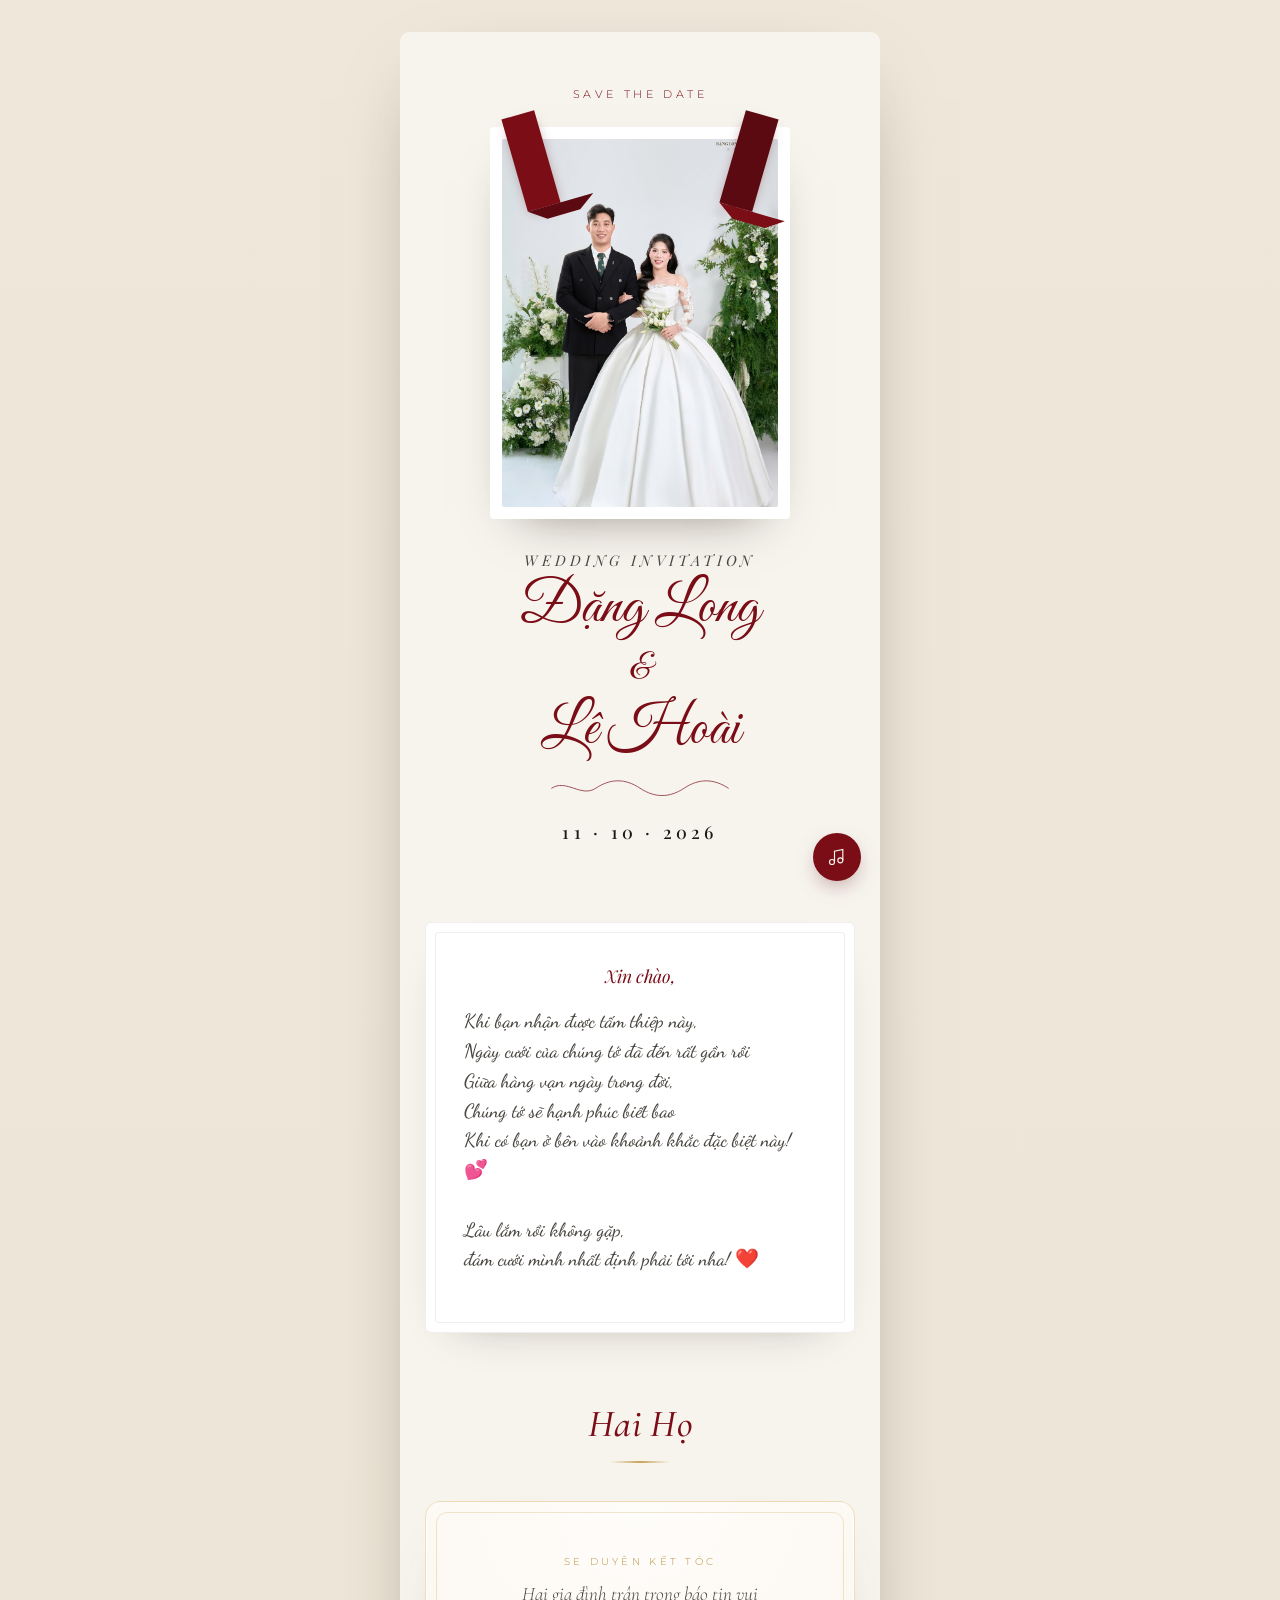
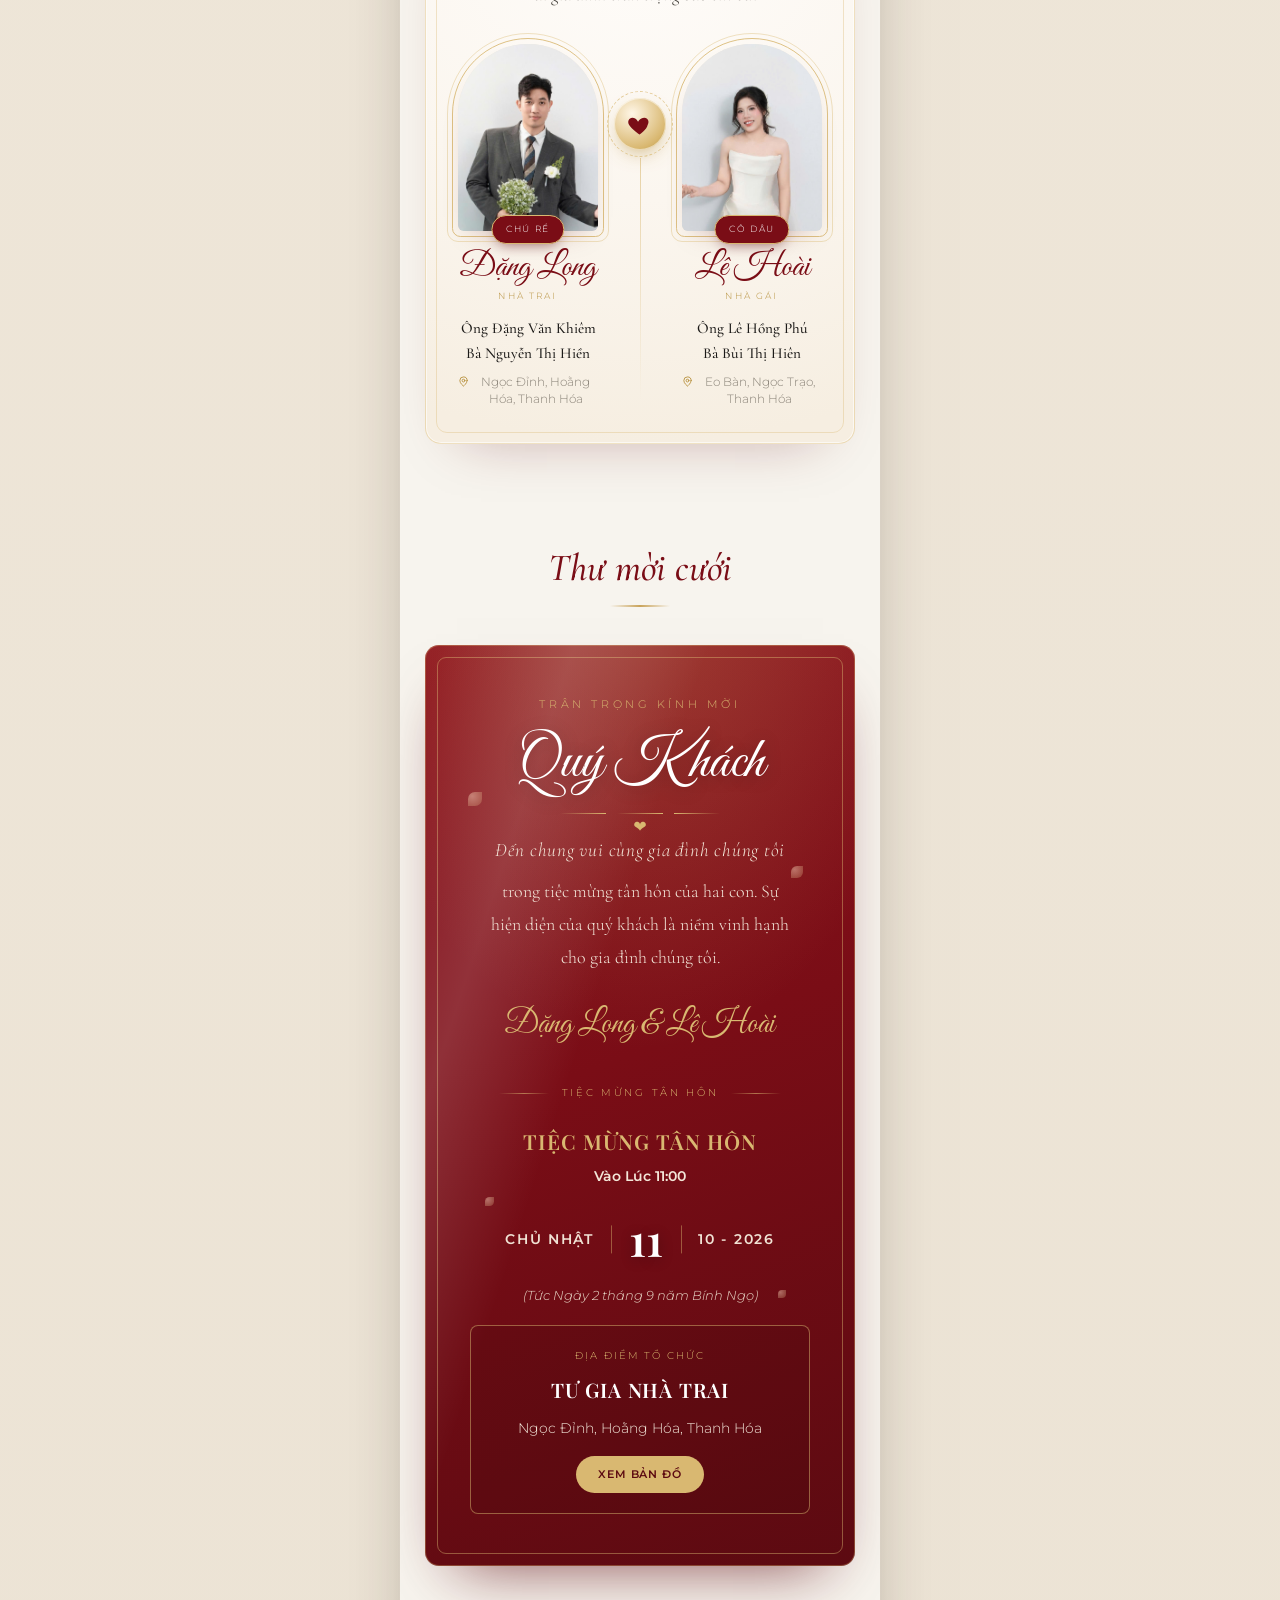
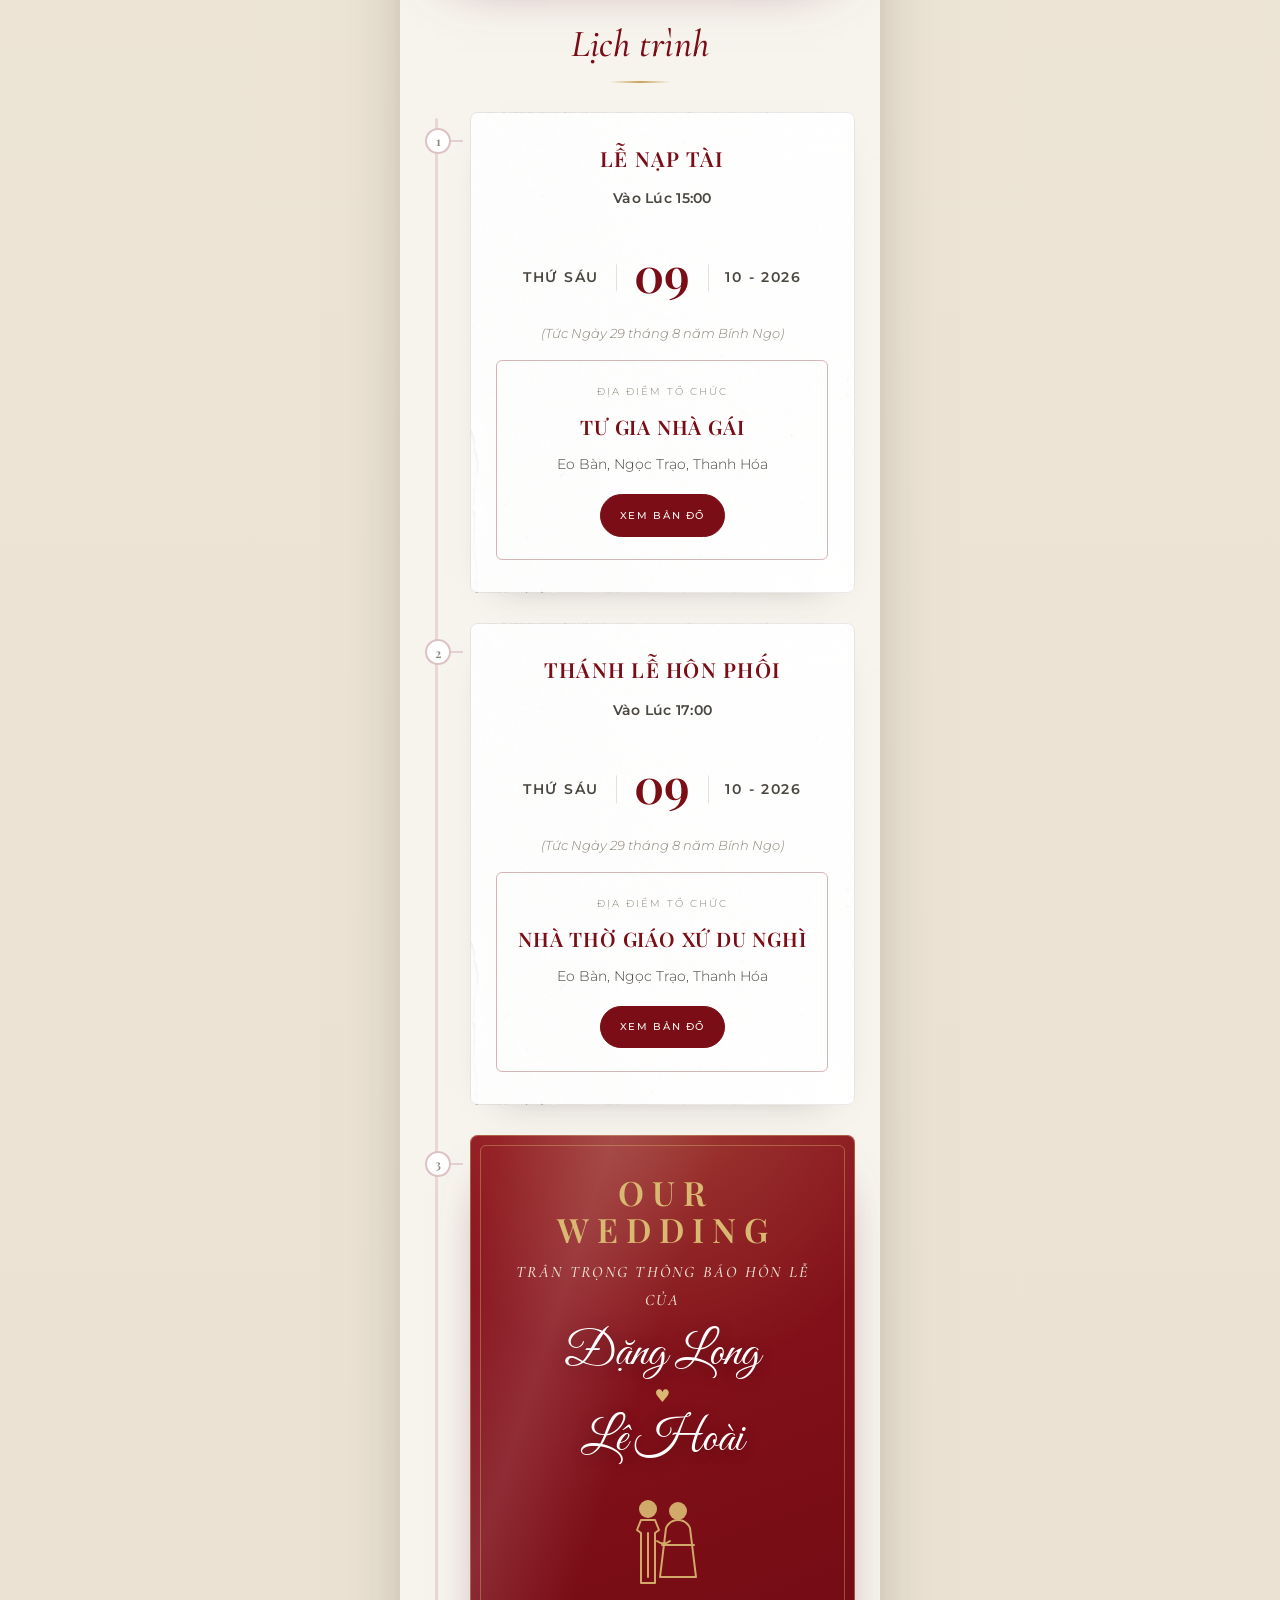
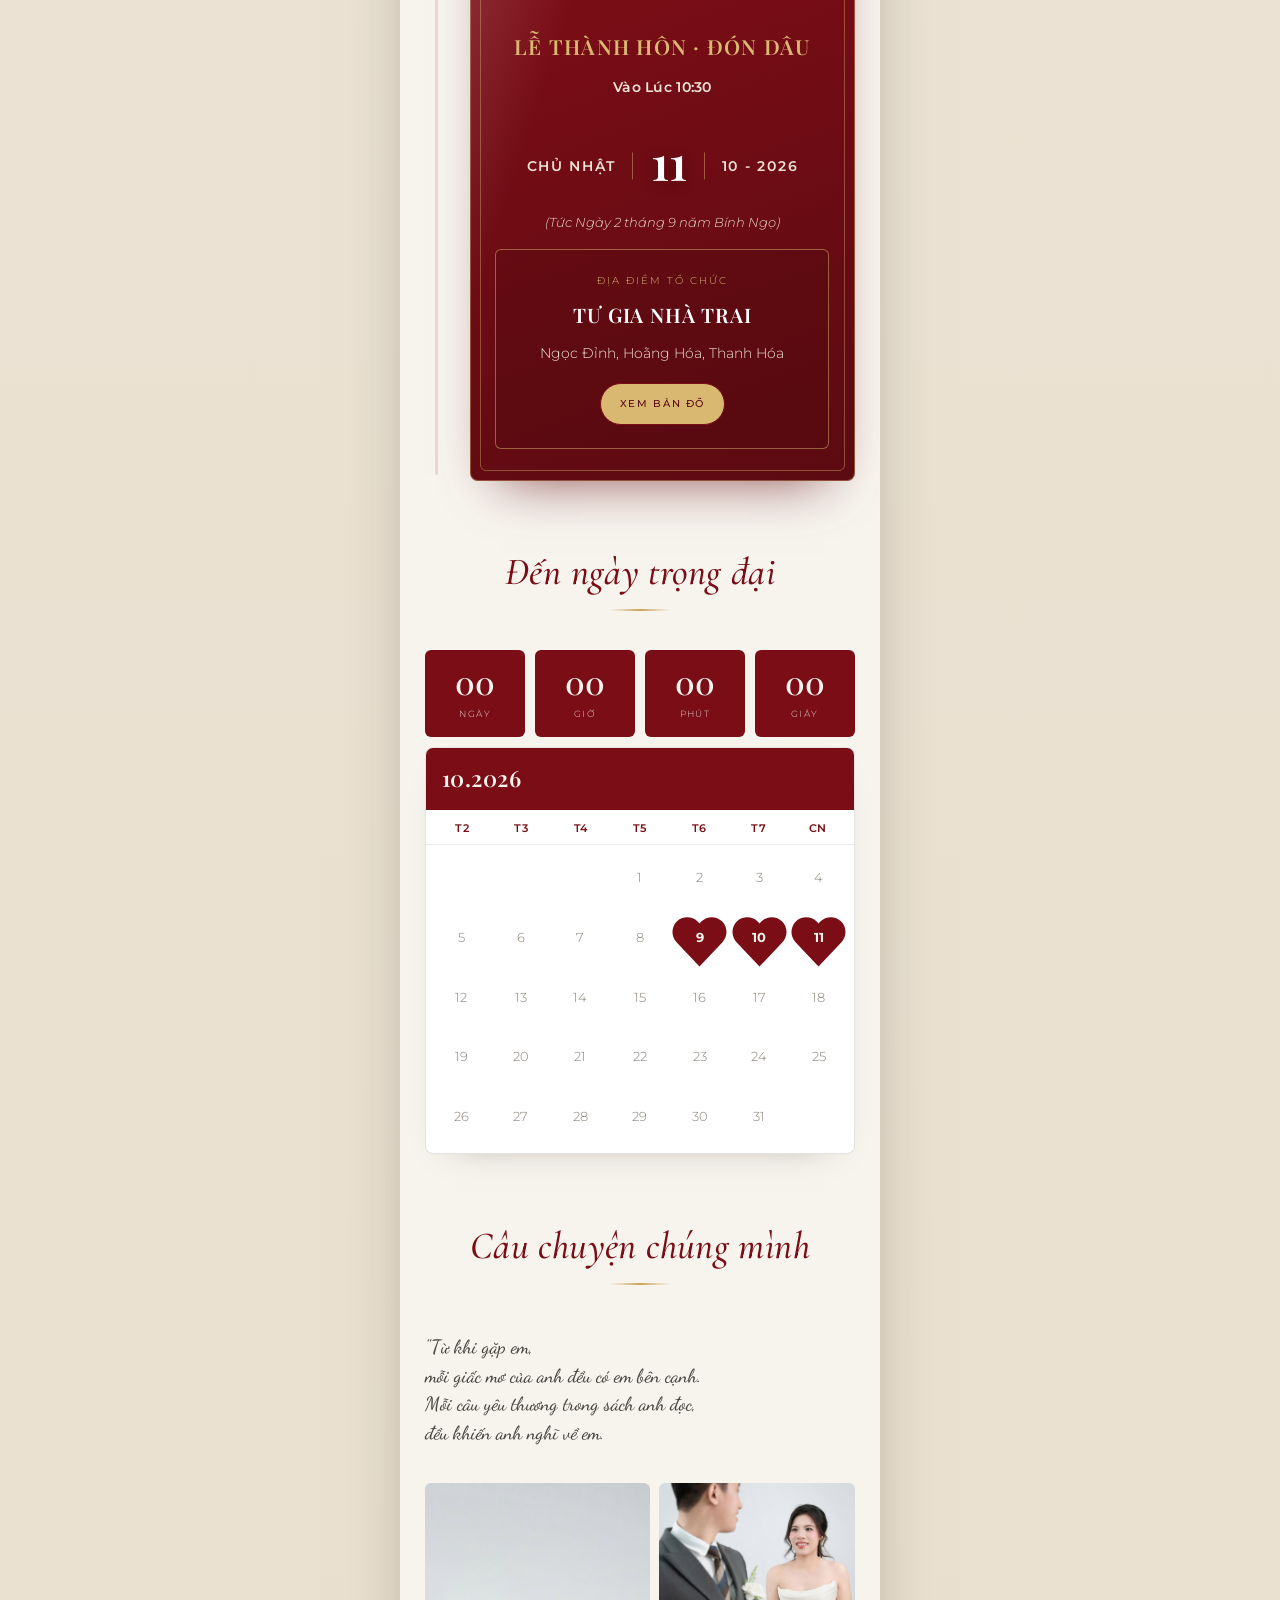
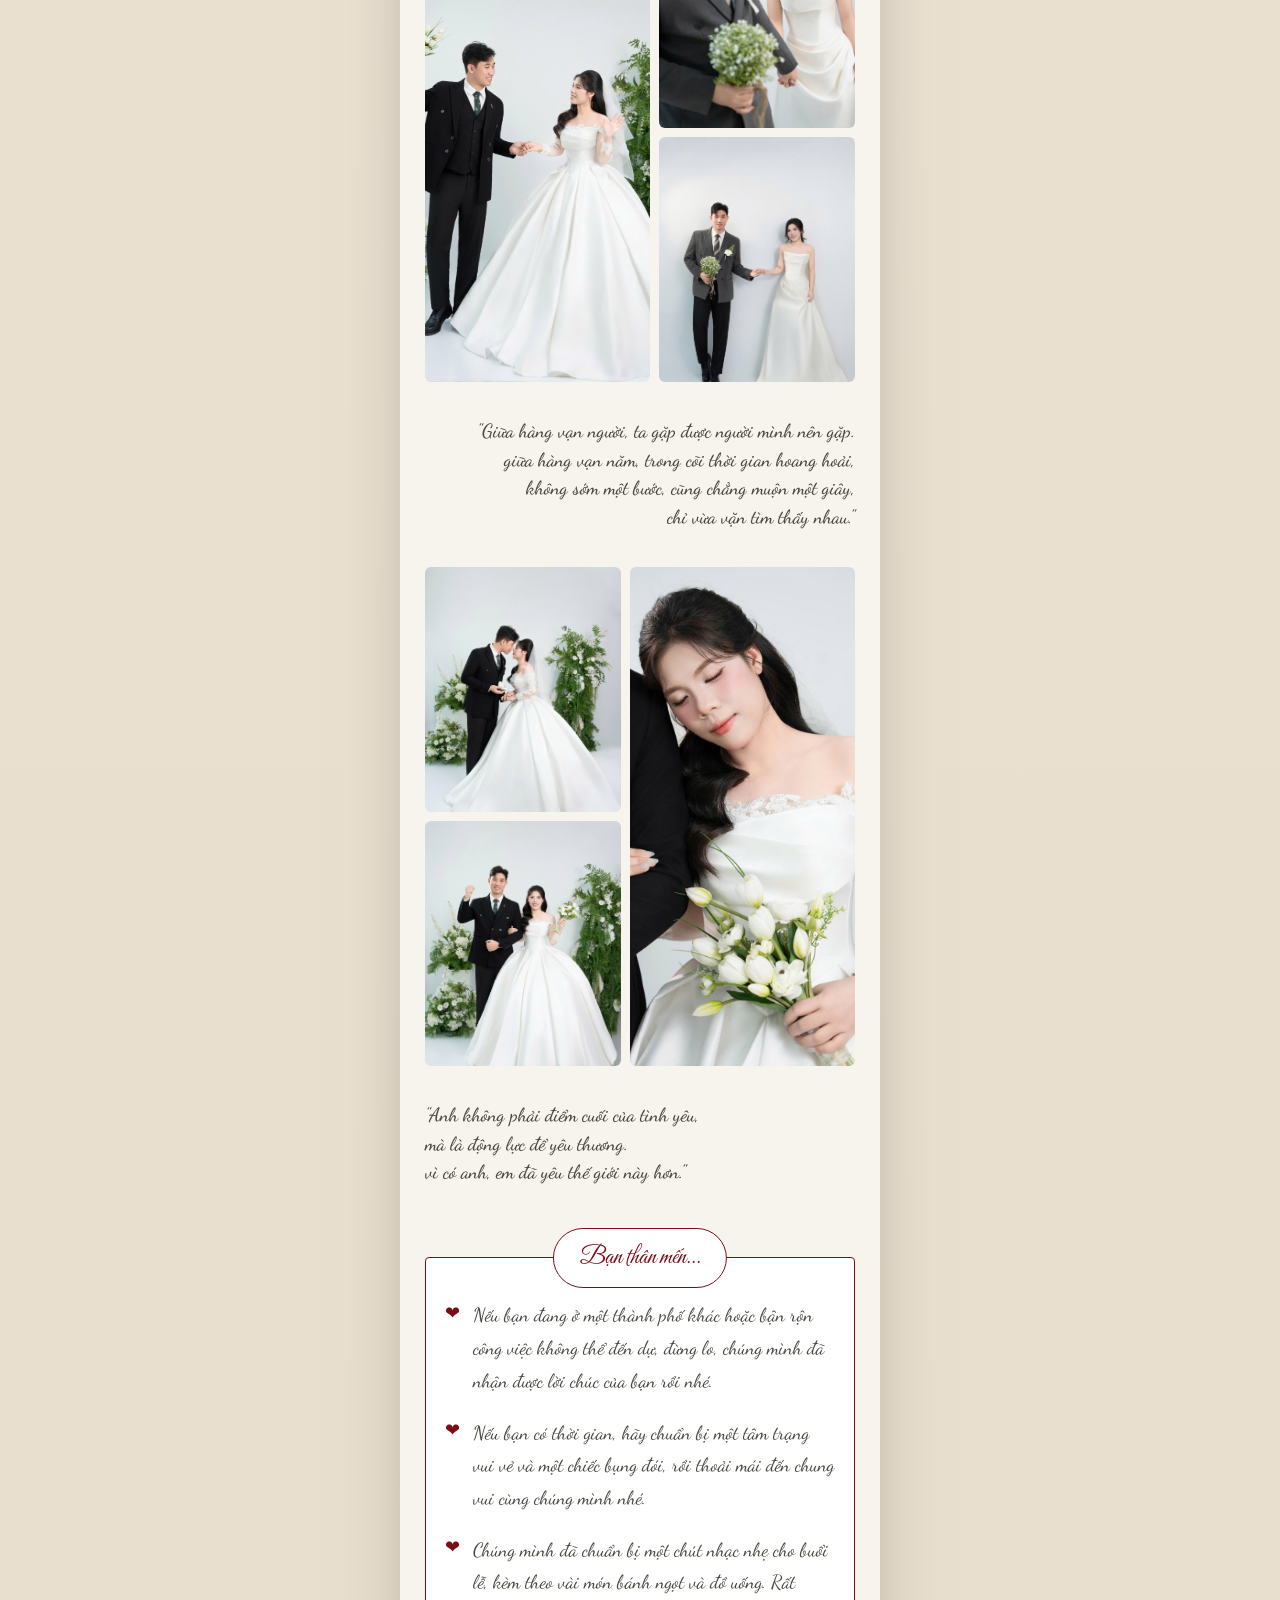
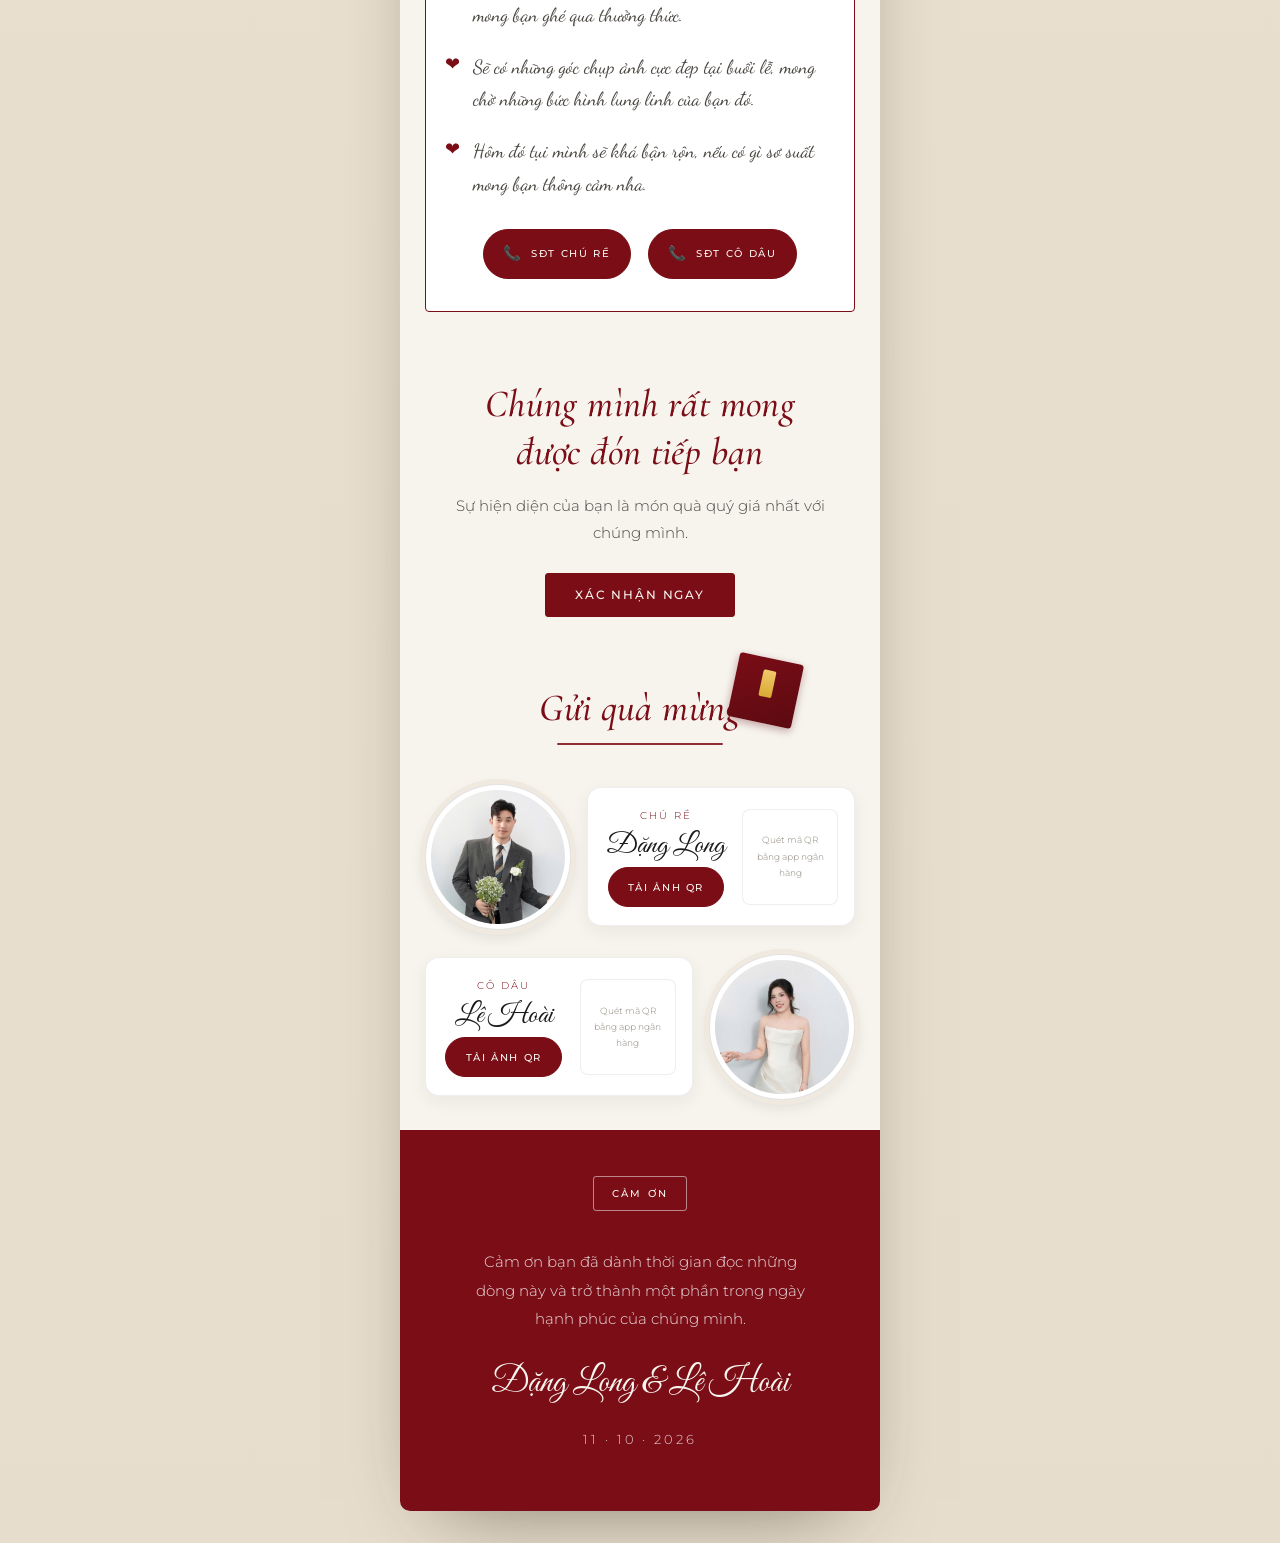
==== commit 1da65713: "ff" ====
--- a/invite.html
+++ b/invite.html
@@ -65,7 +65,7 @@
       <!-- ===== 01 · Hero / Cover ===== -->
       <section class="hero" id="hero">
         <p class="hero__eyebrow">Save The Date</p>
-        <div class="hero__photo reveal">
+        <div class="hero__photo reveal" data-zoomable role="button" tabindex="0" aria-label="Xem ảnh cưới cỡ lớn">
           <span class="ribbon ribbon--tl" aria-hidden="true"></span>
           <span class="ribbon ribbon--tr" aria-hidden="true"></span>
           <img src="assets/hero.jpg" alt="Ảnh cưới của Đặng Long và Lê Hoài"
@@ -125,8 +125,7 @@
 
         <!-- Diễn biến các lễ: các lễ khác nối bằng trục dọc tự vẽ theo scroll -->
         <div class="ceremony__head reveal" id="ceremonyHead" hidden>
-          <p class="ceremony__eyebrow">Lịch trình</p>
-          <h3 class="display">Diễn biến các lễ</h3>
+          <h3 class="display">Lịch trình</h3>
           <div class="ceremony__title-underline" aria-hidden="true"></div>
         </div>
         <div class="events" id="eventsGrid"><!-- render từ script.js --></div>
--- a/style.css
+++ b/style.css
@@ -272,8 +272,8 @@
 .house__frame { position: relative; margin: 0 auto 0.95rem; width: 100%; max-width: 150px; aspect-ratio: 3 / 4; }
 /* Khung ảnh vòm mạ vàng */
 .house__arch { position: relative; width: 100%; height: 100%; overflow: hidden; border-radius: 120px 120px 10px 10px; background: var(--cream); box-shadow: 0 14px 30px -18px rgba(92, 10, 17, 0.4); }
-.house__arch img { width: 100%; height: 100%; object-fit: cover; display: block; transition: transform 0.8s var(--ease); }
-.house:hover .house__arch img { transform: scale(1.06); }
+.house__arch img { width: 100%; height: 100%; object-fit: cover; object-position: center 22%; display: block; transform: scale(1.3); transform-origin: center top; transition: transform 0.8s var(--ease); }
+.house:hover .house__arch img { transform: scale(1.12); }
 /* Đường viền vàng đôi ôm theo vòm */
 .house__frame::before { content: ""; position: absolute; inset: -6px; border-radius: 126px 126px 14px 14px; border: 1.5px solid var(--gold); opacity: 0.85; pointer-events: none; }
 .house__frame::after { content: ""; position: absolute; inset: -11px; border-radius: 132px 132px 18px 18px; border: 1px solid rgba(217, 184, 113, 0.4); pointer-events: none; }
@@ -314,7 +314,7 @@
 }
 @media (prefers-reduced-motion: reduce) {
   .houses__medallion::before { animation: none; }
-  .house:hover .house__arch img { transform: none; }
+  .house:hover .house__arch img { transform: scale(1.12); }
 }
 
 /* =========================================================
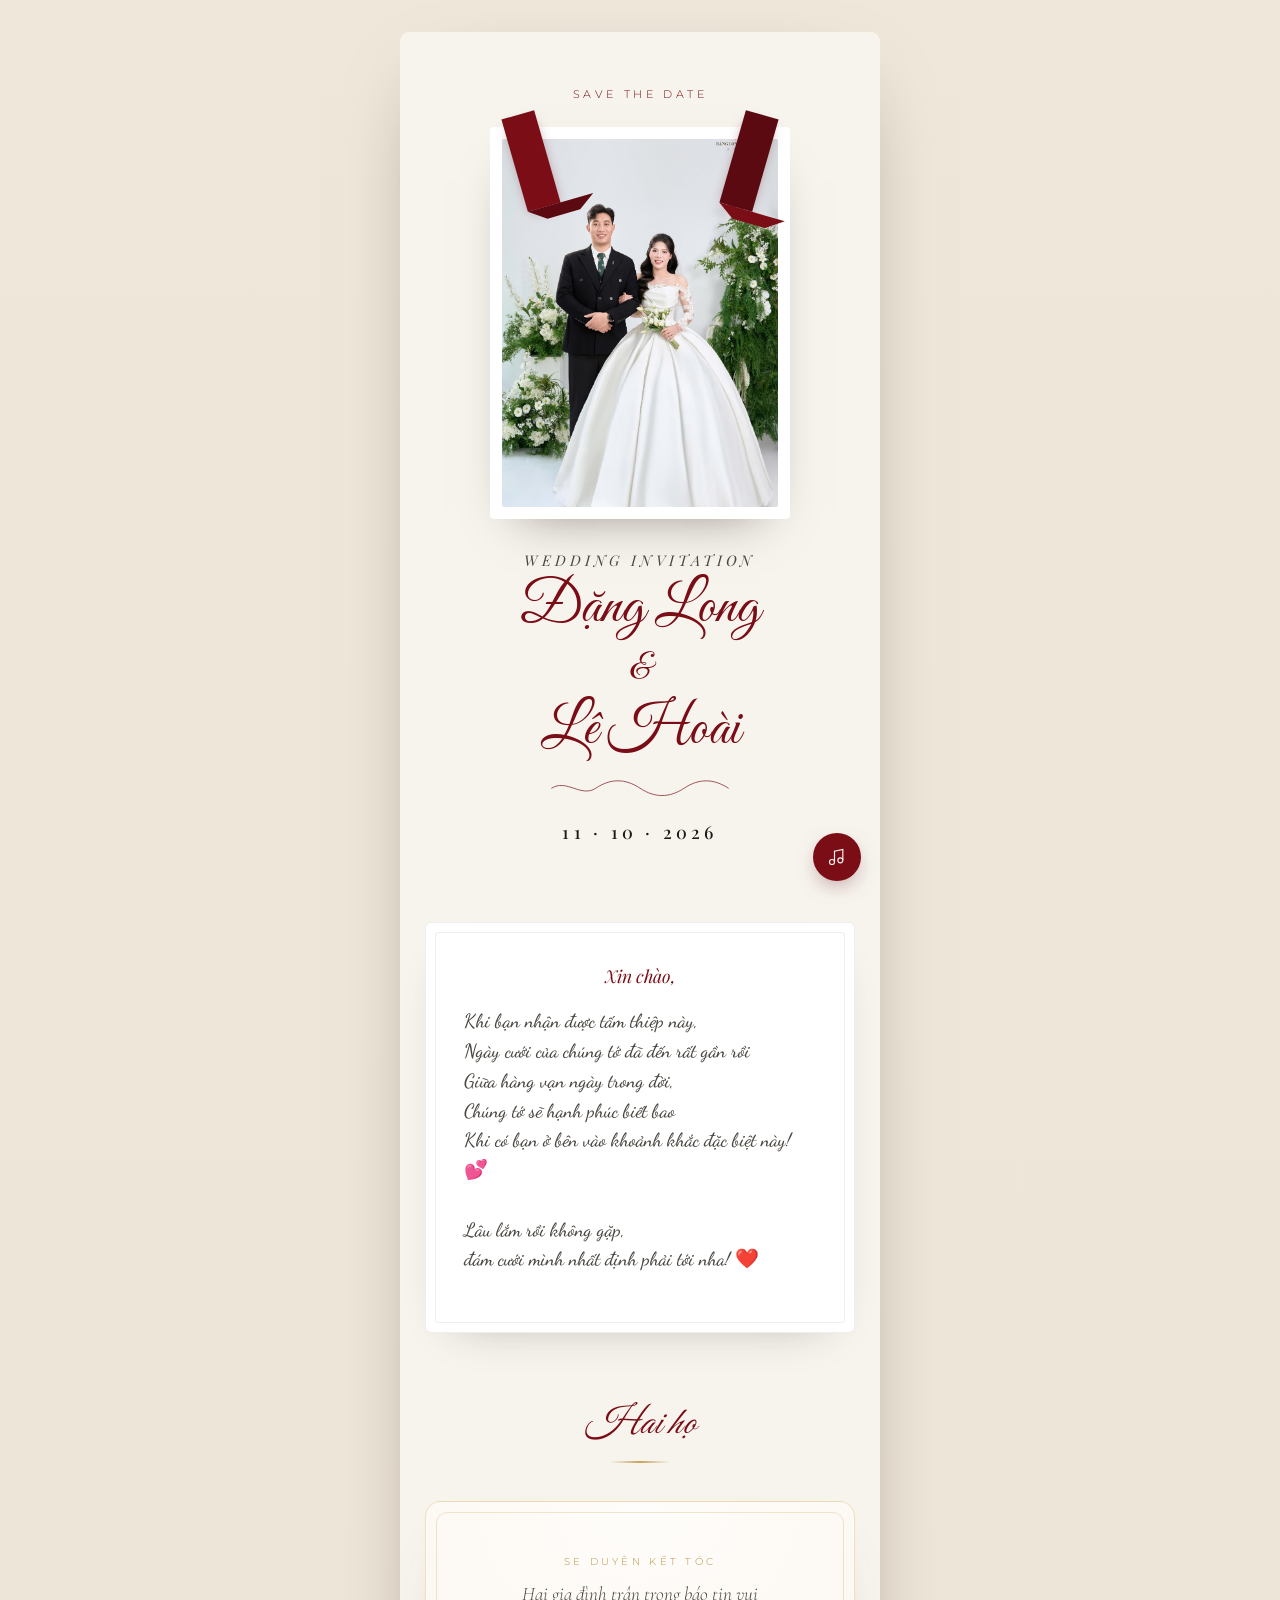
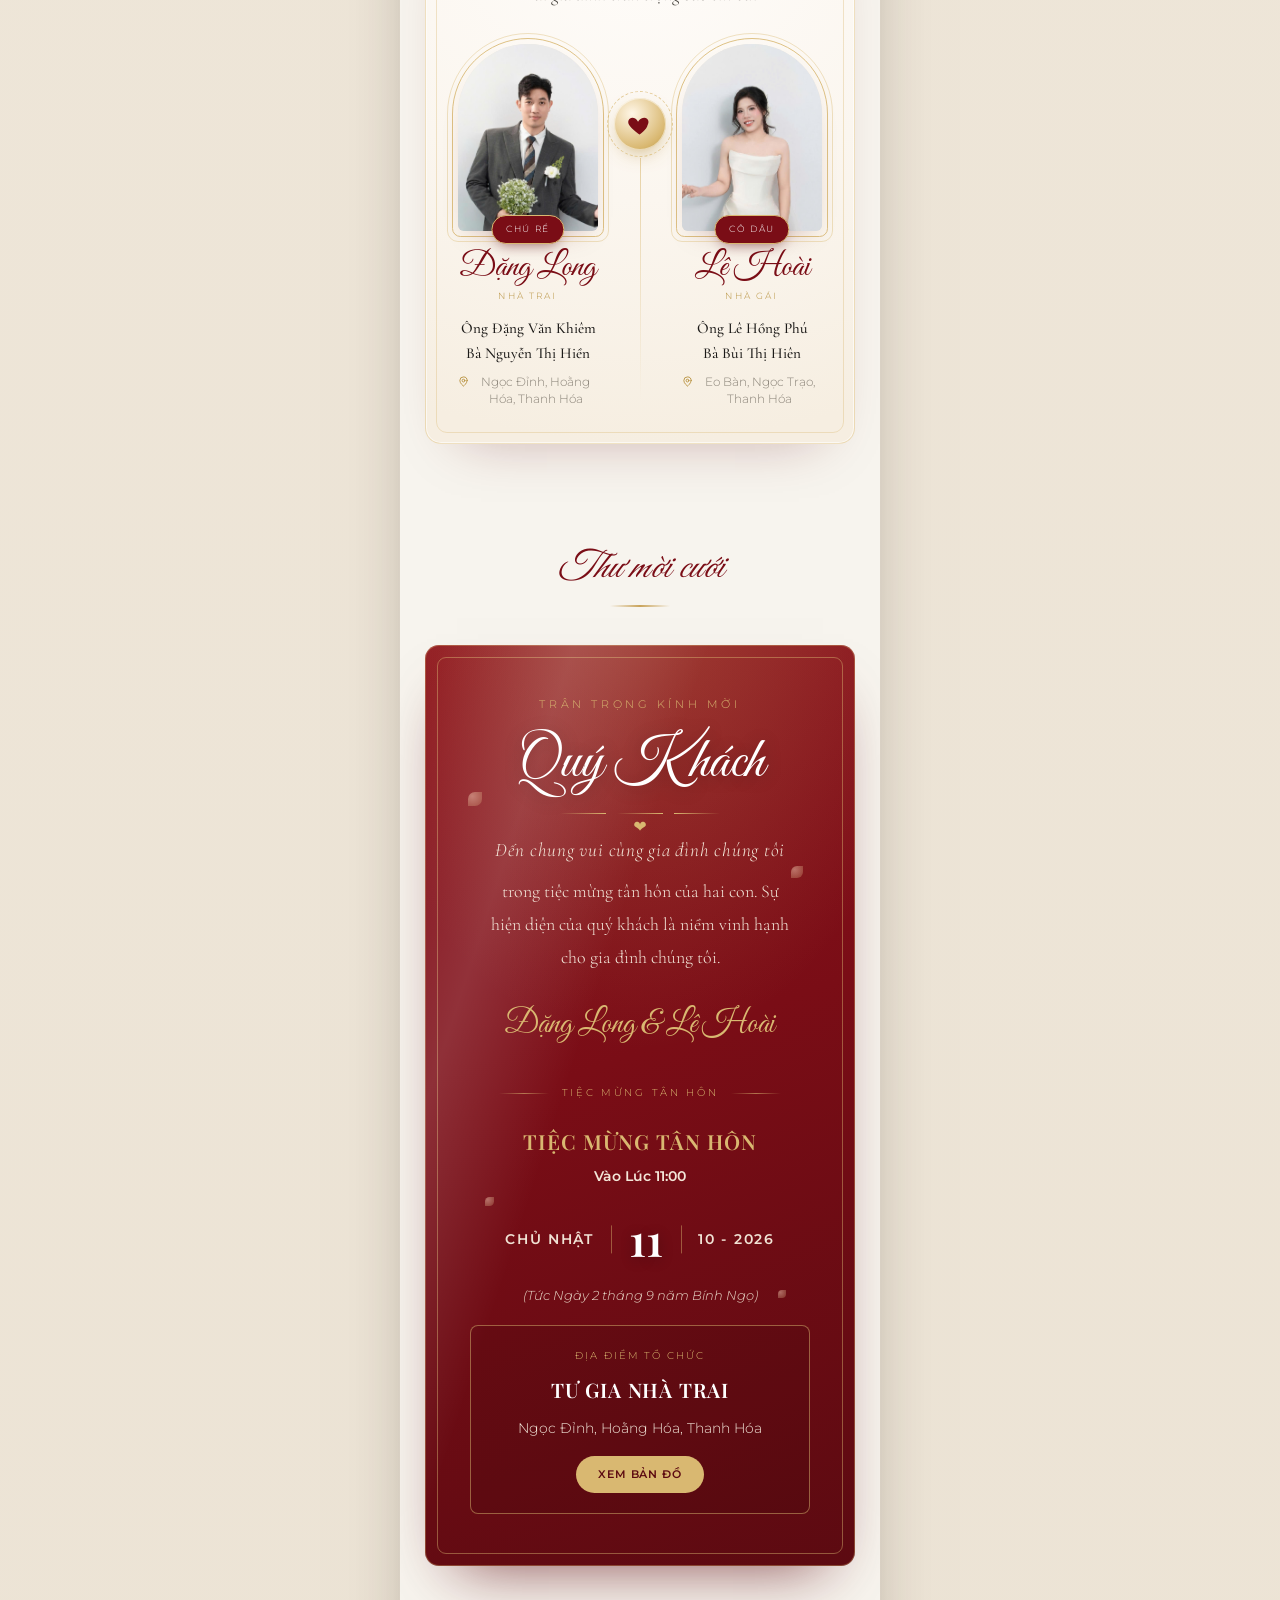
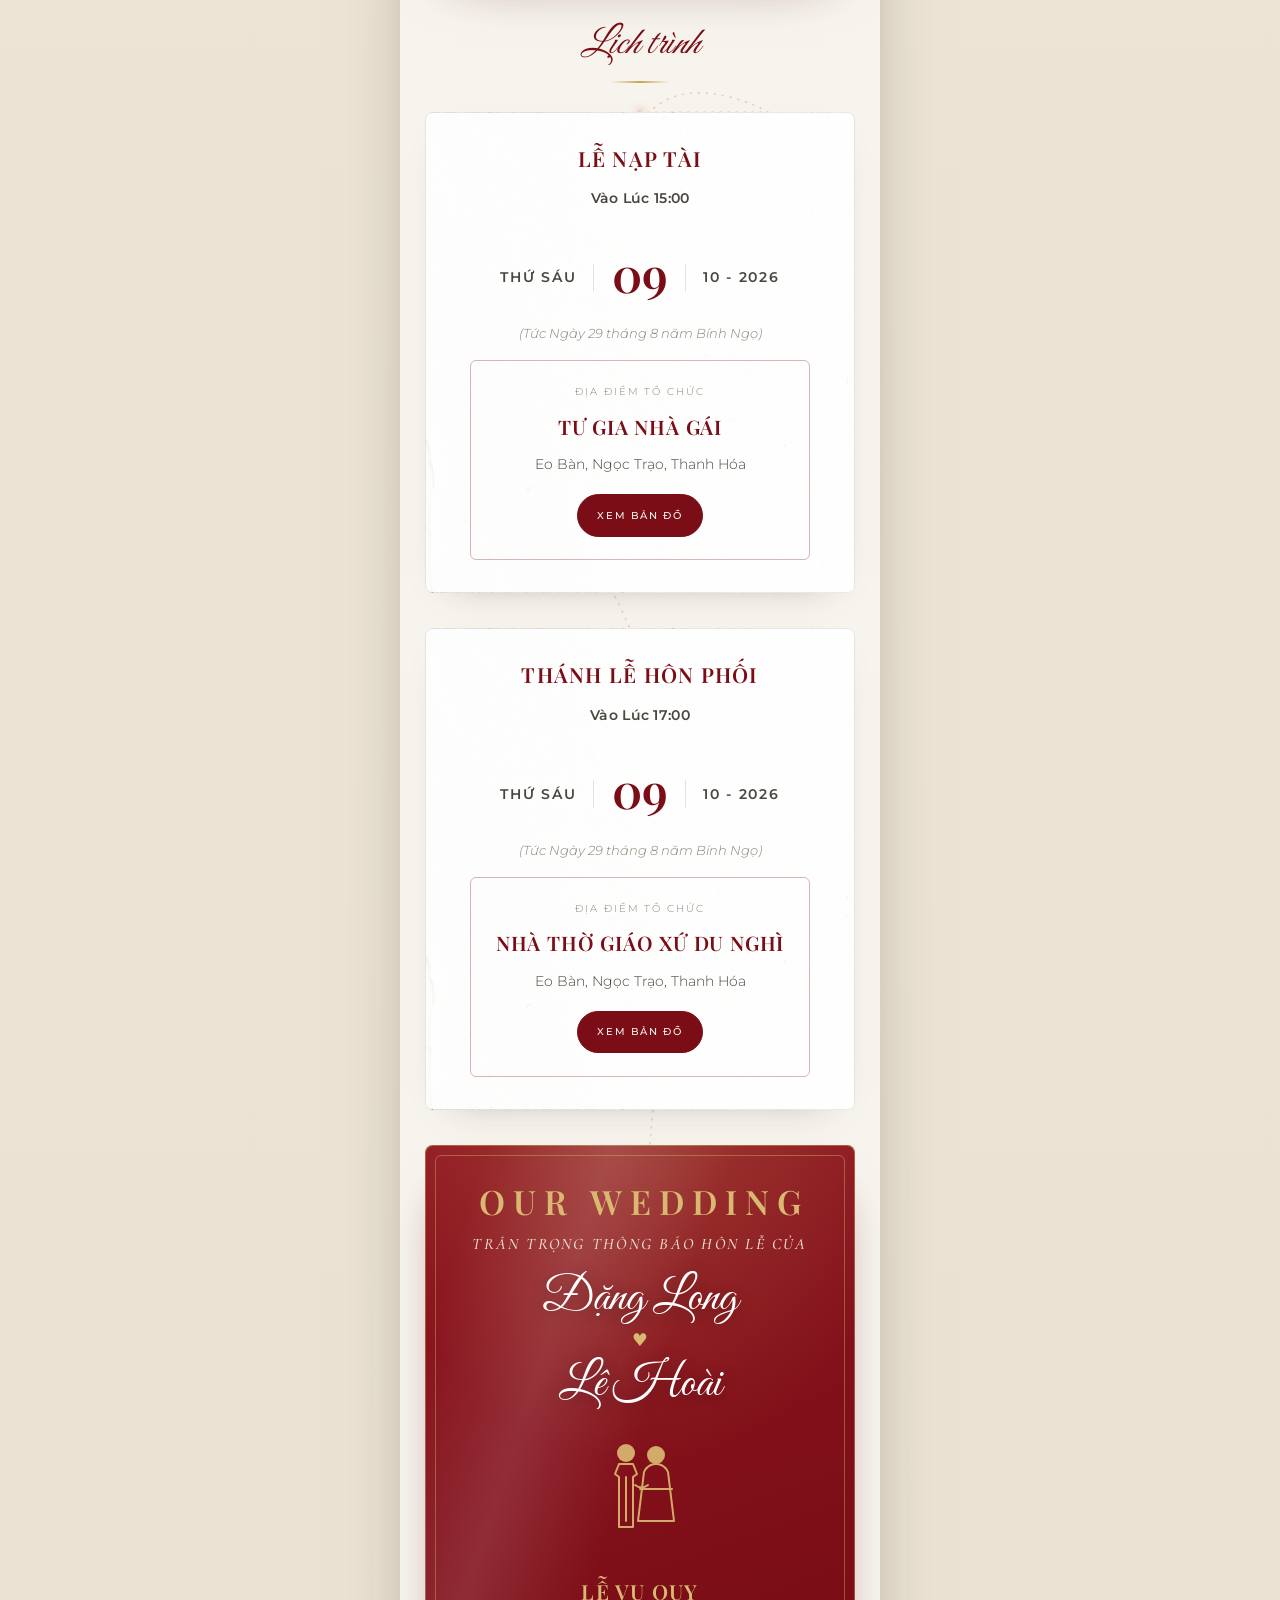
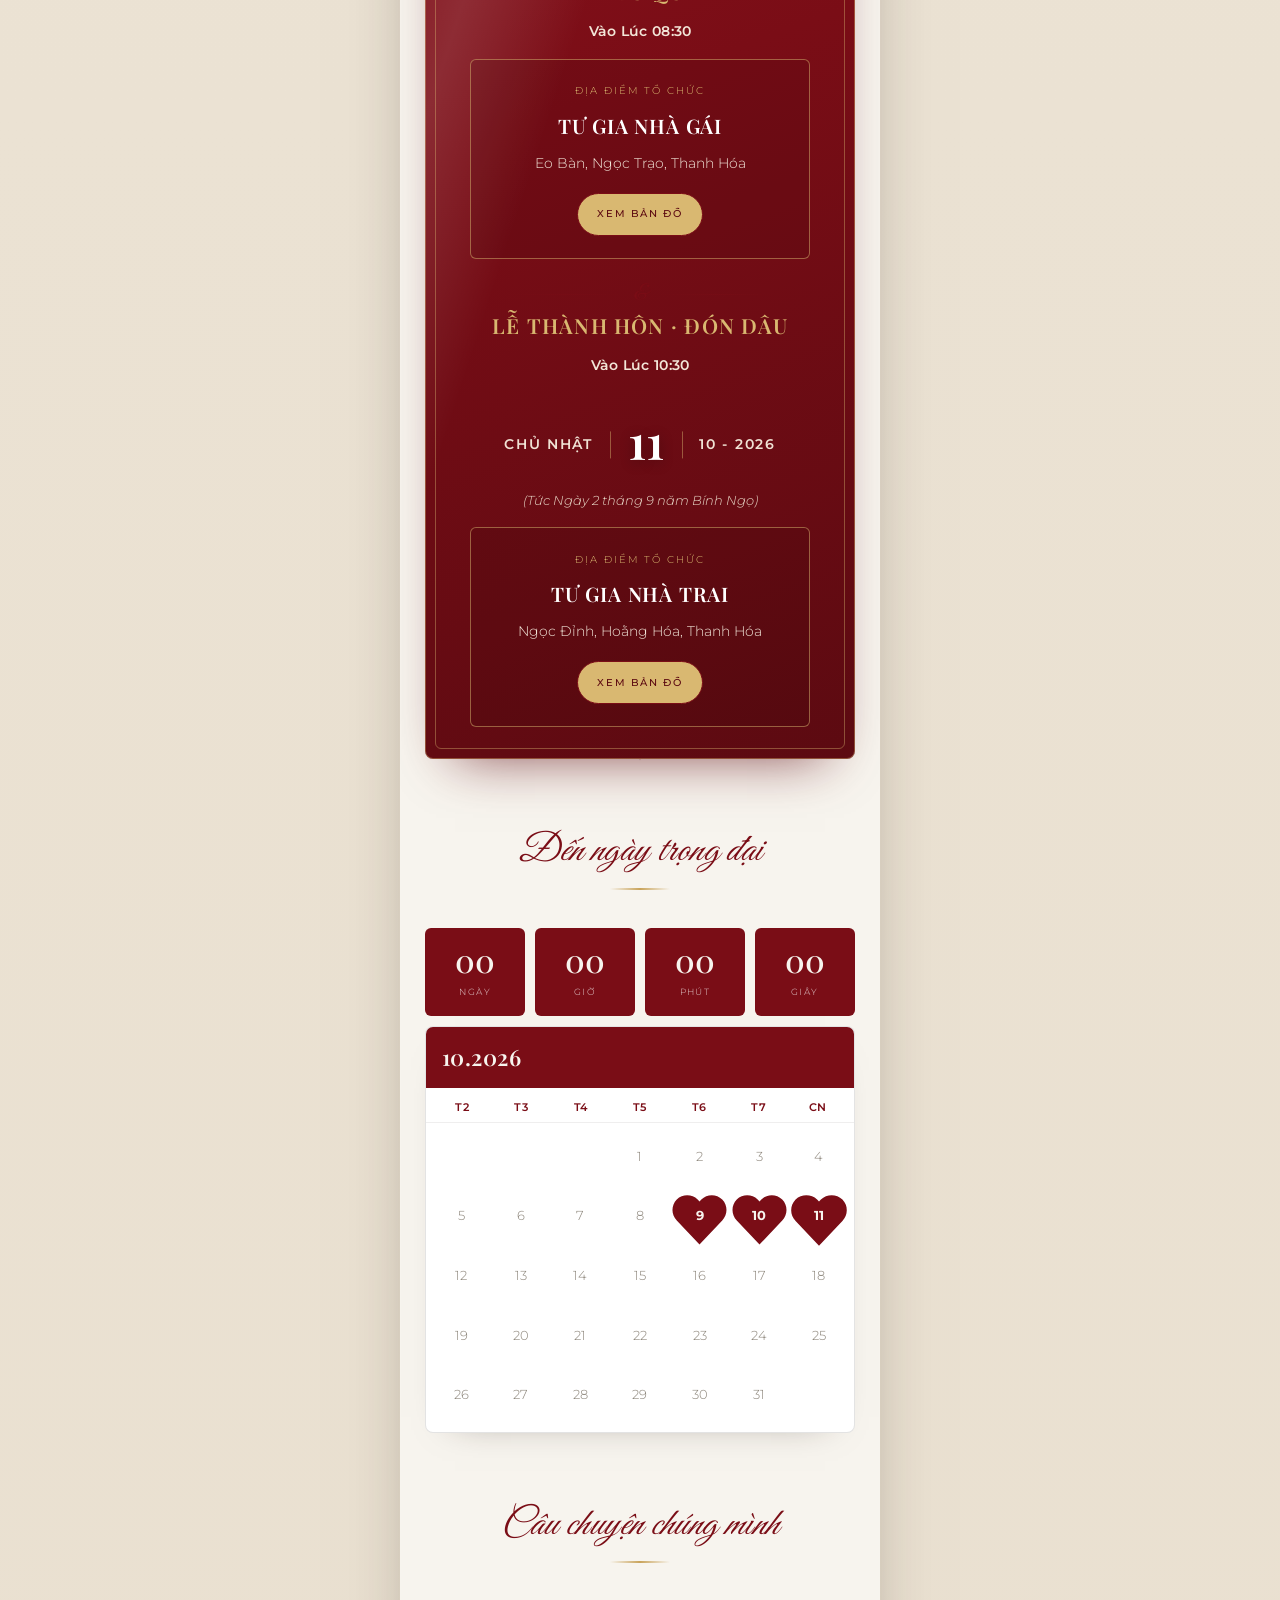
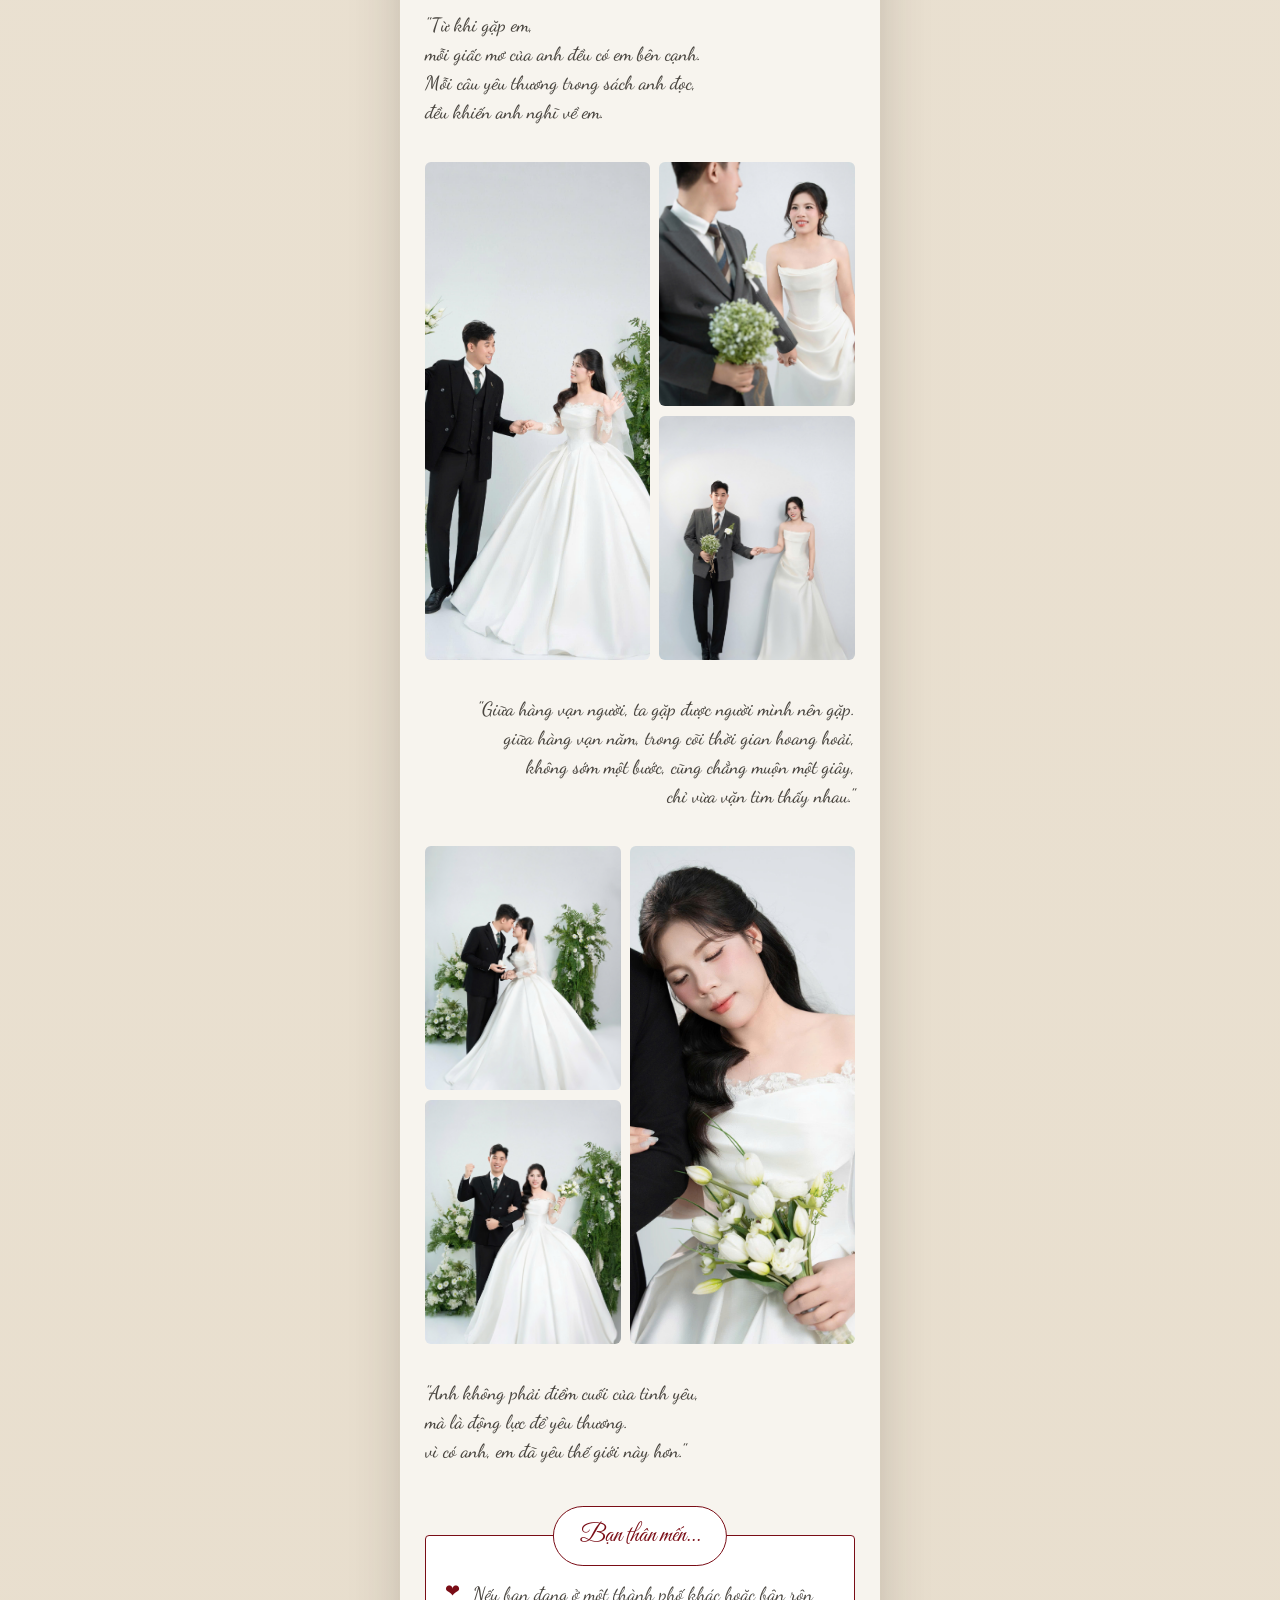
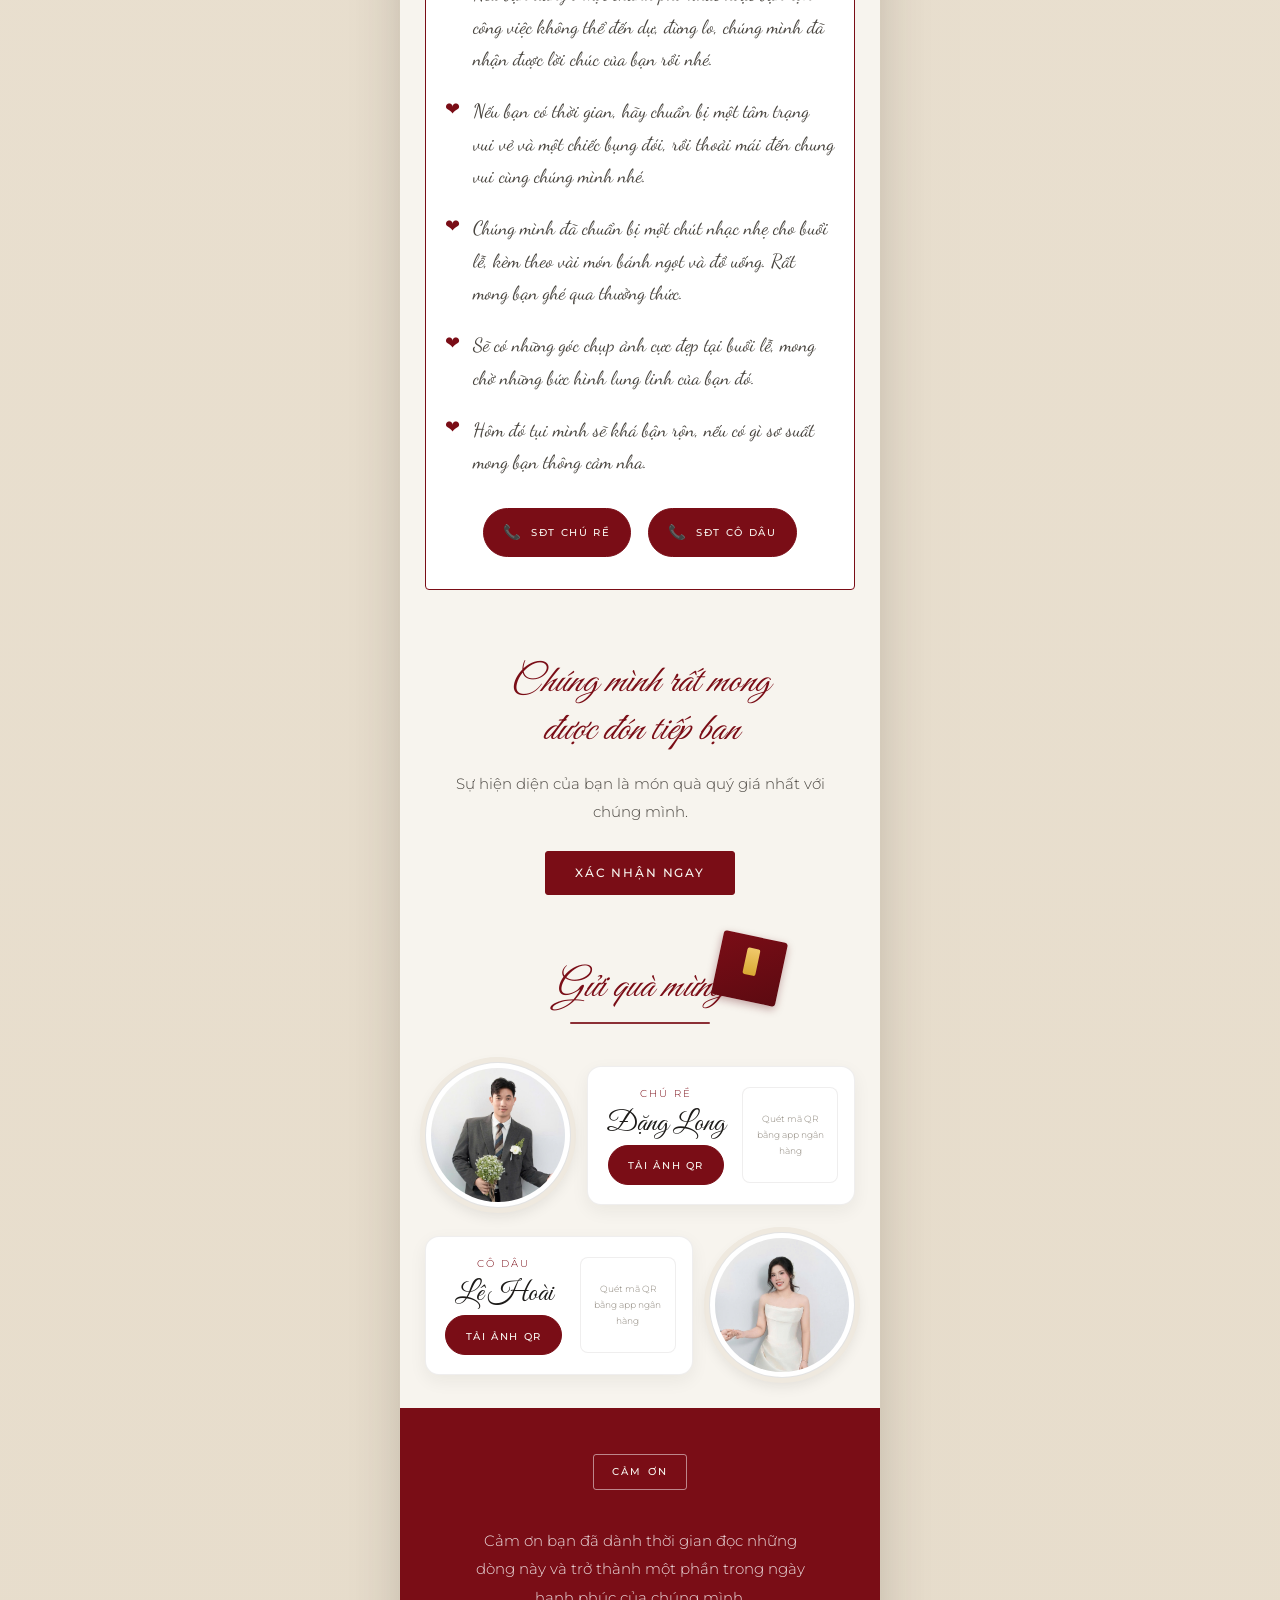
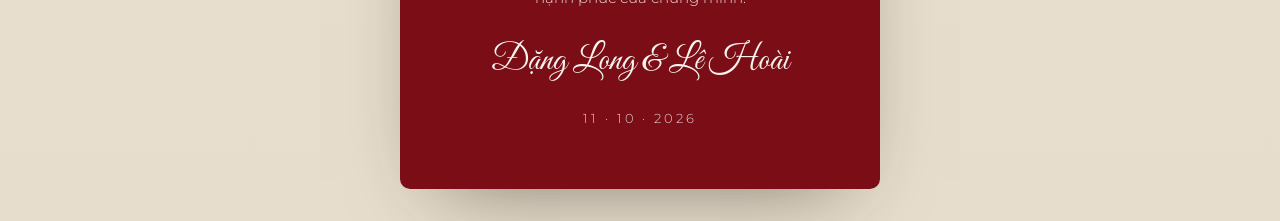
==== commit 5dbbb6a0: "ff" ====
--- a/invite.html
+++ b/invite.html
@@ -105,7 +105,7 @@
       <!-- ===== 03 · Chú Rể & Cô Dâu / Hai Họ ===== -->
       <section class="couple section" id="coupleSection">
         <header class="section__head reveal">
-          <h2 class="display">Hai Họ</h2>
+          <h2 class="display">Hai họ</h2>
           <div class="ceremony__title-underline" aria-hidden="true"></div>
 
           <!-- <h2 class="display" data-couple>Chú rể  &amp;  Cô dâu</h2> -->
--- a/style.css
+++ b/style.css
@@ -105,7 +105,7 @@
 .pill--ghost::before, .pill--ghost::after { content: none; }
 
 .display {
-  font-family: var(--serif-alt);
+  font-family: var(--script);
   font-style: italic;
   font-weight: 500;
   font-size: clamp(1.7rem, 7.5vw, 2.4rem);
@@ -498,6 +498,21 @@
 
 /* Trên thẻ feature: tiêu đề "Lễ Thành Hôn" tách khỏi hero bằng khoảng đệm */
 .invite-card--feature .invite-card__title { margin-top: 0.2rem; }
+
+/* Khối lễ phụ (vd Lễ Vu Quy) đặt ngay trên lễ chính trong cùng thẻ */
+.invite-card__pre { margin-bottom: 0.4rem; }
+.invite-card__pre-sep {
+  display: flex; align-items: center; justify-content: center; gap: 0.8rem;
+  margin: 1.5rem auto 0.4rem; max-width: 70%;
+}
+.invite-card__pre-sep span {
+  height: 1px; flex: 1;
+  background: linear-gradient(90deg, transparent, rgba(122, 13, 22, 0.4), transparent);
+}
+.invite-card__pre-sep em {
+  font-family: var(--script); font-style: normal;
+  font-size: 1.4rem; color: var(--maroon); line-height: 1;
+}
 
 /* =========================================================
    06 · Thư mời cưới — 1 box nền đỏ gộp lời mời + tiệc mừng tân hôn
@@ -578,45 +593,48 @@
 .ceremony__title { font-family: var(--serif); font-weight: 600; font-size: clamp(1.5rem, 7vw, 2.1rem); letter-spacing: 0.04em; color: var(--maroon); margin: 0; }
 .ceremony__title-underline { width: 60px; height: 2px; margin: 0.8rem auto 0; background: linear-gradient(90deg, transparent, var(--gold-soft), transparent); }
 
-.schedule { position: relative; padding-left: 2.8rem; }
-/* Đường ray nền mờ (luôn hiện) */
-.schedule__rail { position: absolute; left: 10px; top: 6px; bottom: 6px; width: 3px; border-radius: 3px; background: rgba(122, 13, 22, 0.12); }
-/* Đường vẽ tiến trình cao dần theo scroll (--progress: 0→1) */
-.schedule__rail::after {
-  content: ""; position: absolute; left: 0; top: 0; width: 100%;
-  height: calc(var(--progress, 0) * 100%); border-radius: 3px;
-  background: linear-gradient(180deg, var(--gold) 0%, #c9302c 20%, var(--maroon) 60%, var(--maroon-dk) 100%);
-  box-shadow: 0 0 12px rgba(201, 48, 44, 0.55); transition: height 0.12s linear;
-}
-/* Đốm sáng chạy đầu đường vẽ */
-.schedule__spark {
-  position: absolute; left: 11.5px; width: 10px; height: 10px; margin-left: -5px;
-  border-radius: 50%; background: radial-gradient(circle, #fff6e6, var(--gold));
-  box-shadow: 0 0 10px 3px rgba(217, 184, 113, 0.85);
-  top: calc(6px + var(--progress, 0) * var(--rail-h, 0px));
-  opacity: var(--spark-op, 0); transition: opacity 0.3s ease; z-index: 3; pointer-events: none;
-}
-.schedule__item { position: relative; margin-bottom: clamp(1.4rem, 4.5vw, 1.9rem); opacity: 0; transform: translateY(26px); transition: opacity 0.6s var(--ease), transform 0.6s var(--ease); }
+/* "Chỉ Duyên": box full-width, sợi tơ hồng luồn giữa & sau box */
+.schedule { position: relative; }
+
+/* Lớp SVG sợi chỉ: phủ toàn khối, nằm DƯỚI box */
+.schedule__thread { position: absolute; inset: 0; width: 100%; height: 100%; z-index: 0; pointer-events: none; overflow: visible; }
+.schedule__thread path { fill: none; stroke-linecap: round; }
+/* Sợi nền mờ — chấm bi mảnh, gợi sợi chỉ đang chờ se duyên */
+.thread-base { stroke: rgba(122, 13, 22, 0.16); stroke-width: 1.6; stroke-dasharray: 1 7; }
+/* Quầng sáng nền của sợi đã se */
+.thread-glow { stroke: rgba(201, 48, 44, 0.28); stroke-width: 7; filter: blur(5px); transition: stroke-dashoffset 0.14s linear; }
+/* Sợi tơ hồng chính — se dần theo scroll */
+.thread-core { stroke: url(#schedThreadGrad); stroke-width: 2.6; filter: drop-shadow(0 1px 2px rgba(92, 10, 17, 0.5)); transition: stroke-dashoffset 0.14s linear; }
+/* Ánh kim lấp lánh chạy chồng trên sợi */
+.thread-shine { stroke: rgba(255, 240, 205, 0.9); stroke-width: 0.9; transition: stroke-dashoffset 0.14s linear; }
+
+/* Hạt sáng đầu sợi + quầng thở */
+.schedule__bead { position: absolute; left: 0; top: 0; z-index: 1; pointer-events: none; width: 14px; height: 14px; margin: -7px 0 0 -7px; opacity: 0; transition: opacity 0.35s ease; }
+.schedule__bead::before { content: ""; position: absolute; inset: 3px; border-radius: 50%; background: radial-gradient(circle, #fff6e6 0%, var(--gold) 55%, rgba(217, 184, 113, 0) 100%); box-shadow: 0 0 10px 3px rgba(217, 184, 113, 0.9), 0 0 3px 1px rgba(255, 255, 255, 0.33); }
+.schedule__bead::after { content: ""; position: absolute; inset: -4px; border-radius: 50%; border: 1px solid rgba(217, 184, 113, 0.55); animation: beadPulse 2.6s var(--ease) infinite; }
+@keyframes beadPulse {
+  0%, 100% { transform: scale(0.8); opacity: 0.75; }
+  50% { transform: scale(1.5); opacity: 0; }
+}
+/* Đuôi comet mờ theo sau hạt */
+.schedule__trail { position: absolute; left: 0; top: 0; z-index: 1; pointer-events: none; width: 5px; height: 5px; margin: -2.5px 0 0 -2.5px; border-radius: 50%; background: radial-gradient(circle, rgba(255, 214, 150, 0.9), rgba(255, 214, 150, 0)); opacity: 0; transition: opacity 0.4s ease; }
+
+.schedule__item { position: relative; z-index: 2; margin-bottom: clamp(1.7rem, 5.2vw, 2.2rem); opacity: 0; transform: translateY(26px); transition: opacity 0.6s var(--ease), transform 0.6s var(--ease); }
 .schedule__item:last-child { margin-bottom: 0; }
 .schedule__item.is-in { opacity: 1; transform: translateY(0); }
-/* Mốc tròn số thứ tự — mặc định chưa kích hoạt */
-.schedule__node {
-  position: absolute; left: -2.8rem; top: 16px; width: 26px; height: 26px; border-radius: 50%;
-  display: flex; align-items: center; justify-content: center;
-  font-family: var(--serif); font-weight: 600; font-size: 0.78rem; color: var(--muted);
-  background: var(--paper); border: 2px solid rgba(122, 13, 22, 0.25);
-  z-index: 2; transition: color 0.45s var(--ease), background 0.45s var(--ease), border-color 0.45s var(--ease), box-shadow 0.45s var(--ease), transform 0.45s var(--ease);
-}
-.schedule__node::before { content: ""; position: absolute; inset: -6px; border-radius: 50%; border: 1px solid rgba(217, 184, 113, 0); transition: inset 0.5s var(--ease), border-color 0.5s var(--ease); }
-.schedule__item.is-active .schedule__node { color: #fff; background: var(--maroon); border-color: var(--gold); box-shadow: 0 0 0 4px rgba(122, 13, 22, 0.14), 0 6px 16px -6px rgba(92, 10, 17, 0.7); transform: scale(1.12); }
-.schedule__item.is-active .schedule__node::before { inset: -7px; border-color: rgba(217, 184, 113, 0.75); animation: nodePulse 2.4s var(--ease) infinite; }
-@keyframes nodePulse {
-  0%, 100% { transform: scale(1); opacity: 0.9; }
-  50% { transform: scale(1.18); opacity: 0.35; }
-}
-/* Nhánh nhỏ nối trục vào thẻ */
-.schedule__item::before { content: ""; position: absolute; left: -1.75rem; top: 28px; width: 1.35rem; height: 2px; background: rgba(122, 13, 22, 0.15); transition: background 0.45s var(--ease); }
-.schedule__item.is-active::before { background: linear-gradient(90deg, var(--gold), var(--maroon)); }
+
+/* Nút thắt duyên — vòng tròn vàng tại điểm sợi chạm box */
+.schedule__knot {
+  position: absolute; top: -9px; left: 50%; z-index: 3; width: 16px; height: 16px; margin-left: -8px; border-radius: 50%;
+  background: radial-gradient(circle at 35% 30%, #fff3d6, var(--gold) 60%, var(--gold-deep));
+  border: 1.5px solid #fff; box-shadow: 0 2px 6px -1px rgba(92, 10, 17, 0.4);
+  transform: scale(0); opacity: 0; transition: transform 0.5s var(--ease), opacity 0.4s ease;
+}
+.schedule__knot::before { content: ""; position: absolute; inset: -5px; border-radius: 50%; border: 1px solid rgba(217, 184, 113, 0); transition: inset 0.5s var(--ease), border-color 0.5s var(--ease); }
+.schedule__item.is-active .schedule__knot { transform: scale(1); opacity: 1; }
+.schedule__item.is-active .schedule__knot::before { inset: -6px; border-color: rgba(217, 184, 113, 0.7); }
+/* Khi sợi chạm → thẻ sáng viền vàng + nảy nhẹ */
+.schedule__item.is-active .invite-card { transform: translateY(-2px); box-shadow: 0 22px 52px -26px rgba(92, 10, 17, 0.6), 0 0 0 1px rgba(217, 184, 113, 0.32); }
 
 /* Thẻ nổi bật nền ĐỎ (Lễ Thành Hôn · Đón Dâu) — đảo màu, giữ nguyên nội dung */
 .invite-card--red {
@@ -650,7 +668,7 @@
 
 @media (prefers-reduced-motion: reduce) {
   .invite-hero::after, .invite-card--red::after, .invite-hero__petal { animation: none; }
-  .schedule__item.is-active .schedule__node::before { animation: none; }
+  .schedule__bead::after { animation: none; }
   .schedule__item { opacity: 1; transform: none; }
 }
 
